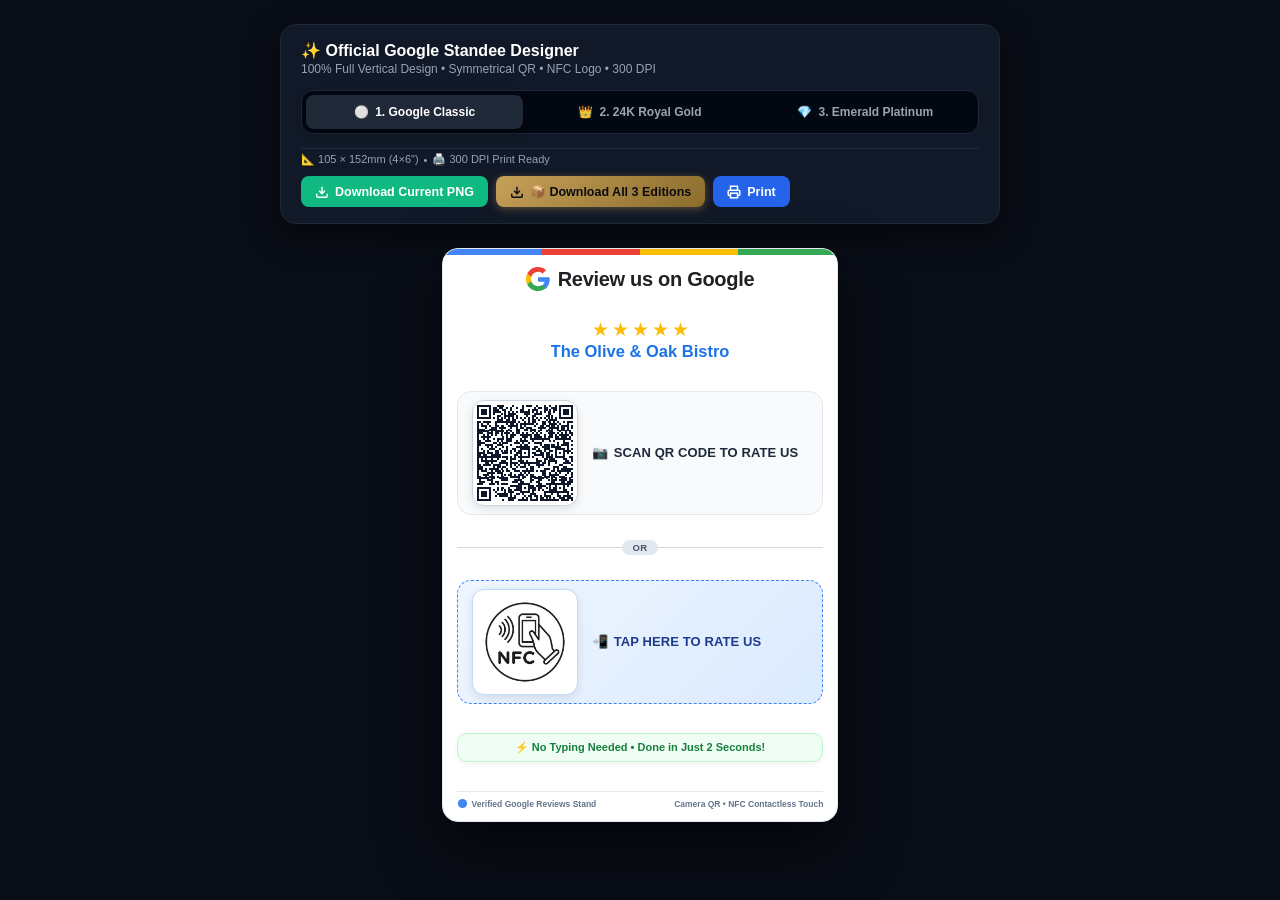
==== standee.html @ 701c5548 "Add files via upload" ====
<!DOCTYPE html>
<html lang="en">
<head>
  <meta charset="UTF-8" />
  <meta name="viewport" content="width=device-width, initial-scale=1.0" />
  <title>Google Reviews Official Standee (Symmetrical QR &amp; NFC • 3 Luxury Tiers)</title>
  <style>
    * {
      box-sizing: border-box;
      margin: 0;
      padding: 0;
      font-family: -apple-system, BlinkMacSystemFont, "Google Sans", "Segoe UI", Roboto, Helvetica, Arial, sans-serif;
    }

    body {
      background: #090d16;
      color: #f8fafc;
      display: flex;
      flex-direction: column;
      align-items: center;
      padding: 24px 12px 60px;
      min-height: 100vh;
    }

    /* Top Control Toolbar */
    .toolbar-wrapper {
      width: 100%;
      max-width: 720px;
      background: #111827;
      border: 1px solid #1f2937;
      padding: 16px 20px;
      border-radius: 16px;
      margin-bottom: 24px;
      box-shadow: 0 10px 30px rgba(0, 0, 0, 0.5);
      display: flex;
      flex-direction: column;
      gap: 14px;
    }

    .toolbar-header {
      display: flex;
      justify-content: space-between;
      align-items: center;
      flex-wrap: wrap;
      gap: 10px;
    }

    .toolbar-title h2 {
      font-size: 16px;
      font-weight: 800;
      color: #ffffff;
      display: flex;
      align-items: center;
      gap: 8px;
    }

    .toolbar-title p {
      font-size: 12px;
      color: #94a3b8;
      margin-top: 2px;
    }

    /* Theme Switcher Tabs */
    .theme-selector-tabs {
      display: grid;
      grid-template-columns: repeat(3, 1fr);
      gap: 8px;
      background: #030712;
      padding: 4px;
      border-radius: 12px;
      border: 1px solid #1f2937;
    }

    .tab-btn {
      background: transparent;
      border: none;
      color: #9ca3af;
      padding: 10px 12px;
      border-radius: 8px;
      font-size: 12px;
      font-weight: 700;
      cursor: pointer;
      display: flex;
      align-items: center;
      justify-content: center;
      gap: 6px;
      transition: all 0.2s;
    }

    .tab-btn:hover { color: #ffffff; }

    .tab-btn.active {
      background: #1f2937;
      color: #ffffff;
      box-shadow: 0 2px 8px rgba(0,0,0,0.4);
    }

    .tab-btn.active.gold-tab {
      background: linear-gradient(135deg, #c5a059, #8c6d2d);
      color: #0b0c10;
      border: 1px solid #f5d77f;
      font-weight: 800;
    }

    .tab-btn.active.plat-tab {
      background: linear-gradient(135deg, #065f46, #047857);
      color: #ecfdf5;
      border: 1px solid #34d399;
      font-weight: 800;
    }

    /* Actions Row */
    .toolbar-actions-row {
      display: flex;
      justify-content: space-between;
      align-items: center;
      flex-wrap: wrap;
      gap: 10px;
      padding-top: 4px;
      border-top: 1px solid #1f2937;
    }

    .badge-size-info {
      font-size: 11px;
      color: #94a3b8;
      display: flex;
      align-items: center;
      gap: 5px;
    }

    .action-btn-group {
      display: flex;
      gap: 8px;
      flex-wrap: wrap;
    }

    .btn-action {
      border: none;
      padding: 8px 14px;
      border-radius: 8px;
      font-size: 12.5px;
      font-weight: 700;
      cursor: pointer;
      display: inline-flex;
      align-items: center;
      gap: 6px;
      transition: transform 0.15s, background 0.15s;
    }

    .btn-action:active { transform: scale(0.97); }

    .btn-download-one {
      background: #10b981;
      color: #ffffff;
    }
    .btn-download-one:hover { background: #059669; }

    .btn-download-all {
      background: linear-gradient(135deg, #c5a059, #8c6d2d);
      color: #0b0c10;
      box-shadow: 0 2px 8px rgba(197, 160, 89, 0.4);
    }
    .btn-download-all:hover { filter: brightness(1.1); }

    .btn-print {
      background: #2563eb;
      color: #ffffff;
    }
    .btn-print:hover { background: #1d4ed8; }

    /* ==========================================================================
       ACTUAL PHYSICAL SIZE STANDEE CARD (Standard 4" x 6" / 105mm x 152mm)
       100% COMPLETE & FULL - EXACT SAME SIZE FOR QR AND NFC LOGO
       ========================================================================== */
    .standee-container {
      width: 105mm;
      height: 152mm;
      border-radius: 16px;
      box-shadow: 0 25px 60px rgba(0, 0, 0, 0.6);
      padding: 14px 14px 12px;
      display: flex;
      flex-direction: column;
      align-items: center;
      text-align: center;
      justify-content: space-between; /* 100% full vertical distribution */
      position: relative;
      overflow: hidden;
      margin: 0 auto;
      transition: all 0.25s ease;
    }

    /* Top Accent Stripe */
    .top-accent-stripe {
      position: absolute;
      top: 0;
      left: 0;
      right: 0;
      height: 6px;
      display: flex;
    }

    /* 1. Header: Google G & Headline */
    .standee-header {
      display: flex;
      align-items: center;
      justify-content: center;
      gap: 8px;
      margin-top: 4px;
      width: 100%;
    }

    .google-g-svg {
      width: 24px;
      height: 24px;
      flex-shrink: 0;
    }

    .header-headline {
      font-size: 20px;
      font-weight: 800;
      letter-spacing: -0.3px;
    }

    /* 2. Stars & Business Name */
    .biz-info-block {
      display: flex;
      flex-direction: column;
      align-items: center;
      width: 100%;
      margin: 0;
    }

    .stars-row {
      display: flex;
      align-items: center;
      justify-content: center;
      gap: 3px;
    }

    .star-icon {
      font-size: 19px;
      line-height: 1;
    }

    .biz-name-title {
      font-size: 16.5px;
      font-weight: 800;
      line-height: 1.25;
      margin-top: 2px;
      white-space: nowrap;
      overflow: hidden;
      text-overflow: ellipsis;
      max-width: 92mm;
    }

    /* 3. UPPER ZONE: PROMINENT ENLARGED QR CODE BOX */
    .qr-card-section {
      width: 100%;
      border-radius: 14px;
      padding: 8px 14px;
      display: flex;
      align-items: center;
      justify-content: flex-start; /* STRICT LEFT ALIGNMENT: Identical to NFC Box */
      gap: 14px;
      min-height: 122px;
    }

    /* ENLARGED IDENTICAL SIZE FOR QR CODE: 106px x 106px (EXACT SAME POSITION AS NFC) */
    .qr-frame {
      width: 106px;
      height: 106px;
      background: #ffffff;
      padding: 5px;
      border-radius: 12px;
      display: flex;
      align-items: center;
      justify-content: center;
      box-shadow: 0 3px 10px rgba(0,0,0,0.1);
      flex-shrink: 0;
    }

    #standeeQr canvas {
      display: block;
      width: 96px !important;
      height: 96px !important;
    }

    .qr-text-col {
      display: flex;
      flex-direction: column;
      align-items: flex-start;
      text-align: left;
      flex: 1;
      min-width: 0;
      justify-content: center;
    }

    .qr-badge-title {
      font-size: 13px;
      font-weight: 800;
      letter-spacing: 0.1px;
      line-height: 1.25;
      display: flex;
      align-items: center;
      gap: 6px;
      white-space: nowrap;
    }

    /* Divider Bar with "OR" */
    .divider-row {
      width: 100%;
      display: flex;
      align-items: center;
      justify-content: center;
      position: relative;
      margin: 2px 0;
    }

    .divider-line {
      width: 100%;
      height: 1.5px;
      background: currentColor;
      opacity: 0.18;
    }

    .or-bubble {
      position: absolute;
      font-size: 9.5px;
      font-weight: 800;
      padding: 2px 10px;
      border-radius: 10px;
      letter-spacing: 0.5px;
    }

    /* 4. LOWER ZONE: NFC CARD (ENLARGED EXACT SAME 106px x 106px SIZE & ALIGNMENT) */
    .nfc-card-section {
      width: 100%;
      border-radius: 14px;
      padding: 8px 14px;
      display: flex;
      align-items: center;
      justify-content: flex-start; /* STRICT LEFT ALIGNMENT: Identical to QR Box */
      gap: 14px;
      min-height: 122px;
    }

    /* ENLARGED IDENTICAL SIZE FOR NFC LOGO: 106px x 106px */
    .nfc-logo-badge {
      width: 106px;
      height: 106px;
      border-radius: 12px;
      background: #ffffff;
      padding: 6px;
      display: flex;
      align-items: center;
      justify-content: center;
      flex-shrink: 0;
      box-shadow: 0 3px 10px rgba(0,0,0,0.1);
      overflow: hidden;
    }

    .nfc-uploaded-logo {
      width: 100%;
      height: 100%;
      object-fit: contain;
      display: block;
    }

    .nfc-text-col {
      display: flex;
      flex-direction: column;
      align-items: flex-start;
      text-align: left;
      flex: 1;
      min-width: 0;
      justify-content: center;
    }

    .nfc-title {
      font-size: 13px;
      font-weight: 800;
      letter-spacing: 0.1px;
      line-height: 1.25;
      display: flex;
      align-items: center;
      gap: 6px;
      white-space: nowrap;
    }

    /* 5. Speed Callout: No Typing Needed */
    .speed-callout-pill {
      width: 100%;
      font-size: 11px;
      font-weight: 800;
      padding: 7px 12px;
      border-radius: 10px;
      display: flex;
      align-items: center;
      justify-content: center;
      gap: 6px;
      box-shadow: 0 2px 6px rgba(0,0,0,0.06);
    }

    /* 6. Footer Verification */
    .standee-footer {
      width: 100%;
      display: flex;
      align-items: center;
      justify-content: space-between;
      font-size: 8.5px;
      font-weight: 600;
      padding-top: 6px;
      border-top: 1px solid rgba(0,0,0,0.08);
    }

    .footer-left {
      display: flex;
      align-items: center;
      gap: 4px;
    }

    /* ==========================================================================
       EDITION 1: GOOGLE CLASSIC (OFFICIAL WHITE & BLUE)
       ========================================================================== */
    .theme-classic {
      background: #ffffff;
      color: #1f2937;
      border: 1px solid #e2e8f0;
    }
    .theme-classic .top-accent-stripe {
      background: linear-gradient(to right, #4285F4 25%, #EA4335 25% 50%, #FBBC05 50% 75%, #34A853 75%);
    }
    .theme-classic .header-headline { color: #202124; }
    .theme-classic .star-icon { color: #FBBC04; }
    .theme-classic .biz-name-title { color: #1a73e8; }
    .theme-classic .qr-card-section {
      background: #f8fafc;
      border: 1.5px solid #e2e8f0;
    }
    .theme-classic .qr-frame { border: 1.5px solid #cbd5e1; }
    .theme-classic .qr-badge-title { color: #1e293b; }
    .theme-classic .qr-badge-sub { color: #64748b; }
    .theme-classic .or-bubble { background: #e2e8f0; color: #475569; }
    .theme-classic .nfc-card-section {
      background: linear-gradient(135deg, #eff6ff 0%, #dbeafe 100%);
      border: 1.5px dashed #3b82f6;
    }
    .theme-classic .nfc-logo-badge { border: 1.5px solid #bfdbfe; }
    .theme-classic .nfc-title { color: #1e3a8a; }
    .theme-classic .speed-callout-pill {
      background: #f0fdf4;
      border: 1px solid #bbf7d0;
      color: #15803d;
    }
    .theme-classic .standee-footer { border-top-color: #e2e8f0; color: #64748b; }

    /* ==========================================================================
       EDITION 2: 24K ROYAL OBSIDIAN & CHAMPAGNE GOLD (ULTRA LUXURY VIP)
       Real Luxury: Deep Pitch Onyx Black + Double Gold Hairline Border + Foil Glow
       ========================================================================== */
    .theme-gold {
      background: radial-gradient(circle at 50% 20%, #14120e 0%, #080808 100%);
      color: #fbf0d9;
      border: 2px solid #c5a059;
      outline: 1px solid rgba(197, 160, 89, 0.4);
      outline-offset: -5px;
      box-shadow: 0 25px 60px rgba(0, 0, 0, 0.9), inset 0 0 40px rgba(197, 160, 89, 0.08);
    }
    .theme-gold .top-accent-stripe {
      background: linear-gradient(90deg, #8c6d2d, #f5d77f, #c5a059, #f5d77f, #8c6d2d);
      height: 5px;
    }
    .theme-gold .header-headline {
      color: #f5d77f;
      letter-spacing: 0.5px;
      text-shadow: 0 2px 10px rgba(245, 215, 127, 0.3);
    }
    .theme-gold .star-icon {
      color: #f5d77f;
      filter: drop-shadow(0 2px 6px rgba(245, 215, 127, 0.6));
    }
    .theme-gold .biz-name-title {
      color: #ffffff;
      font-weight: 700;
      letter-spacing: 0.5px;
    }
    .theme-gold .qr-card-section {
      background: linear-gradient(135deg, #16140f 0%, #0d0c09 100%);
      border: 1.5px solid #8c6d2d;
      box-shadow: 0 4px 15px rgba(0, 0, 0, 0.5);
    }
    .theme-gold .qr-frame {
      border: 2px solid #c5a059;
      box-shadow: 0 0 12px rgba(197, 160, 89, 0.3);
    }
    .theme-gold .qr-badge-title { color: #f5d77f; }
    .theme-gold .qr-badge-sub { color: #d4cfc5; }
    .theme-gold .or-bubble {
      background: #241f17;
      color: #f5d77f;
      border: 1px solid #8c6d2d;
    }
    .theme-gold .nfc-card-section {
      background: linear-gradient(135deg, #1b1710 0%, #110f0a 100%);
      border: 1.5px dashed #c5a059;
      box-shadow: 0 4px 15px rgba(0, 0, 0, 0.5);
    }
    .theme-gold .nfc-logo-badge {
      border: 2px solid #c5a059;
      box-shadow: 0 0 12px rgba(197, 160, 89, 0.3);
    }
    .theme-gold .nfc-title { color: #f5d77f; }
    .theme-gold .speed-callout-pill {
      background: linear-gradient(135deg, #261f14 0%, #1a150c 100%);
      border: 1px solid #8c6d2d;
      color: #f5d77f;
      box-shadow: 0 4px 12px rgba(0,0,0,0.4);
    }
    .theme-gold .standee-footer {
      border-top-color: rgba(197, 160, 89, 0.25);
      color: #a89f91;
    }

    /* ==========================================================================
       EDITION 3: EXECUTIVE EMERALD & PLATINUM CHROME (BOUTIQUE LUXURY)
       Real Luxury: Deep Midnight Emerald + Polished Silver Chrome + Glowing Accents
       ========================================================================== */
    .theme-platinum {
      background: linear-gradient(180deg, #041a14 0%, #020d0a 100%);
      color: #ecfdf5;
      border: 2px solid #34d399;
      outline: 1px solid rgba(52, 211, 153, 0.3);
      outline-offset: -5px;
      box-shadow: 0 25px 60px rgba(0, 0, 0, 0.9), inset 0 0 35px rgba(16, 185, 129, 0.1);
    }
    .theme-platinum .top-accent-stripe {
      background: linear-gradient(90deg, #059669, #34d399, #a7f3d0, #34d399, #059669);
      height: 5px;
    }
    .theme-platinum .header-headline {
      color: #ffffff;
      letter-spacing: 0.3px;
      text-shadow: 0 2px 10px rgba(52, 211, 153, 0.3);
    }
    .theme-platinum .star-icon {
      color: #34d399;
      filter: drop-shadow(0 2px 6px rgba(52, 211, 153, 0.6));
    }
    .theme-platinum .biz-name-title { color: #a7f3d0; font-weight: 700; }
    .theme-platinum .qr-card-section {
      background: linear-gradient(135deg, #06231b 0%, #03140f 100%);
      border: 1.5px solid #059669;
      box-shadow: 0 4px 15px rgba(0, 0, 0, 0.5);
    }
    .theme-platinum .qr-frame {
      border: 2px solid #34d399;
      box-shadow: 0 0 12px rgba(52, 211, 153, 0.35);
    }
    .theme-platinum .qr-badge-title { color: #a7f3d0; }
    .theme-platinum .qr-badge-sub { color: #cbd5e1; }
    .theme-platinum .or-bubble {
      background: #064e3b;
      color: #a7f3d0;
      border: 1px solid #059669;
    }
    .theme-platinum .nfc-card-section {
      background: linear-gradient(135deg, #072a20 0%, #041913 100%);
      border: 1.5px dashed #34d399;
      box-shadow: 0 4px 15px rgba(0, 0, 0, 0.5);
    }
    .theme-platinum .nfc-logo-badge {
      border: 2px solid #34d399;
      box-shadow: 0 0 12px rgba(52, 211, 153, 0.35);
    }
    .theme-platinum .nfc-title { color: #6ee7b7; }
    .theme-platinum .speed-callout-pill {
      background: linear-gradient(135deg, #064e3b 0%, #022c22 100%);
      border: 1px solid #059669;
      color: #a7f3d0;
      box-shadow: 0 4px 12px rgba(0,0,0,0.4);
    }
    .theme-platinum .standee-footer {
      border-top-color: rgba(52, 211, 153, 0.25);
      color: #94a3b8;
    }

    /* Print Specs: 100% scale A6 / 4" x 6" */
    @page {
      size: 105mm 152mm;
      margin: 0;
    }

    @media print {
      html, body {
        background: #ffffff !important;
        padding: 0 !important;
        margin: 0 !important;
      }
      .toolbar-wrapper {
        display: none !important;
      }
      .standee-container {
        border: none !important;
        box-shadow: none !important;
        margin: 0 !important;
        width: 105mm !important;
        height: 152mm !important;
        border-radius: 0 !important;
        page-break-after: avoid !important;
      }
    }
  </style>
</head>
<body>

  <!-- Top Controller Toolbar -->
  <header class="toolbar-wrapper">
    <div class="toolbar-header">
      <div class="toolbar-title">
        <h2>✨ Official Google Standee Designer</h2>
        <p>100% Full Vertical Design • Symmetrical QR &bull; NFC Logo • 300 DPI</p>
      </div>
    </div>

    <!-- 3 Tier Tabs -->
    <div class="theme-selector-tabs">
      <button class="tab-btn active" data-theme="classic">
        <span>⚪</span>
        <span>1. Google Classic</span>
      </button>
      <button class="tab-btn gold-tab" data-theme="gold">
        <span>👑</span>
        <span>2. 24K Royal Gold</span>
      </button>
      <button class="tab-btn plat-tab" data-theme="platinum">
        <span>💎</span>
        <span>3. Emerald Platinum</span>
      </button>
    </div>

    <!-- Actions Row -->
    <div class="toolbar-actions-row">
      <div class="badge-size-info">
        <span>📐 105 × 152mm (4×6")</span>
        <span>&bull;</span>
        <span>🖨️ 300 DPI Print Ready</span>
      </div>
      <div class="action-btn-group">
        <button class="btn-action btn-download-one" id="btnDownloadSingle">
          <svg width="14" height="14" viewBox="0 0 24 24" fill="none" stroke="currentColor" stroke-width="2.5"><path d="M21 15v4a2 2 0 0 1-2 2H5a2 2 0 0 1-2-2v-4"/><polyline points="7 10 12 15 17 10"/><line x1="12" y1="15" x2="12" y2="3"/></svg>
          <span>Download Current PNG</span>
        </button>
        <button class="btn-action btn-download-all" id="btnDownloadAll">
          <svg width="14" height="14" viewBox="0 0 24 24" fill="none" stroke="currentColor" stroke-width="2.5"><path d="M21 15v4a2 2 0 0 1-2 2H5a2 2 0 0 1-2-2v-4"/><polyline points="7 10 12 15 17 10"/><line x1="12" y1="15" x2="12" y2="3"/></svg>
          <span>📦 Download All 3 Editions</span>
        </button>
        <button class="btn-action btn-print" onclick="window.print()">
          <svg width="14" height="14" viewBox="0 0 24 24" fill="none" stroke="currentColor" stroke-width="2.5"><polyline points="6 9 6 2 18 2 18 9"/><path d="M6 18H4a2 2 0 0 1-2-2v-5a2 2 0 0 1 2-2h16a2 2 0 0 1 2 2v5a2 2 0 0 1-2 2h-2"/><rect x="6" y="14" width="12" height="8"/></svg>
          <span>Print</span>
        </button>
      </div>
    </div>
  </header>

  <!-- ACTUAL PHYSICAL SIZE STANDEE CARD (100% COMPLETE & FULL) -->
  <main class="standee-container theme-classic" id="standeeBox">

    <!-- Top Accent Stripe -->
    <div class="top-accent-stripe"></div>

    <!-- 1. Google Reviews Header -->
    <div class="standee-header">
      <svg class="google-g-svg" viewBox="0 0 24 24">
        <path fill="#4285F4" d="M23.745 12.27c0-.7-.06-1.4-.19-2.07H12v4.51h6.6c-.29 1.52-1.14 2.8-2.4 3.65v3.03h3.88c2.27-2.09 3.66-5.17 3.66-9.12z"/>
        <path fill="#34A853" d="M12 24c3.24 0 5.95-1.08 7.93-2.91l-3.88-3.03c-1.08.72-2.45 1.16-4.05 1.16-3.12 0-5.77-2.1-6.72-4.93H1.24v3.13C3.26 21.36 7.34 24 12 24z"/>
        <path fill="#FBBC05" d="M5.28 14.29c-.25-.72-.38-1.49-.38-2.29s.13-1.57.38-2.29V6.58H1.24C.45 8.14 0 9.97 0 12c0 2.03.45 3.86 1.24 5.42l4.04-3.13z"/>
        <path fill="#EA4335" d="M12 4.75c1.77 0 3.35.61 4.6 1.8l3.42-3.42C17.95 1.19 15.24 0 12 0 7.34 0 3.26 2.64 1.24 6.58l4.04 3.13c.95-2.83 3.6-4.96 6.72-4.96z"/>
      </svg>
      <h1 class="header-headline">Review us on Google</h1>
    </div>

    <!-- 2. Stars & Business Info -->
    <div class="biz-info-block">
      <div class="stars-row">
        <span class="star-icon">★</span>
        <span class="star-icon">★</span>
        <span class="star-icon">★</span>
        <span class="star-icon">★</span>
        <span class="star-icon">★</span>
      </div>
      <div class="biz-name-title" id="standeeBizName">The Olive &amp; Oak Bistro</div>
    </div>

    <!-- 3. UPPER ZONE: PROMINENT ENLARGED QR CODE BOX -->
    <div class="qr-card-section">
      <div class="qr-frame">
        <div id="standeeQr"></div>
      </div>
      <div class="qr-text-col">
        <div class="qr-badge-title">
          <span>📷</span>
          <span>SCAN QR CODE TO RATE US</span>
        </div>
      </div>
    </div>

    <!-- Center Divider: OR -->
    <div class="divider-row">
      <div class="divider-line"></div>
      <div class="or-bubble">OR</div>
    </div>

    <!-- 4. LOWER ZONE: NFC CARD (EXACT SAME POSITION & SIZE AS QR BOX) -->
    <div class="nfc-card-section">
      <div class="nfc-logo-badge">
        <img src="[data-uri]" alt="Official NFC Contactless Logo" class="nfc-uploaded-logo" id="nfcLogoImg" />
      </div>
      <div class="nfc-text-col">
        <div class="nfc-title">
          <span>📲</span>
          <span>TAP HERE TO RATE US</span>
        </div>
      </div>
    </div>

    <!-- 5. Speed Callout: No Typing Needed -->
    <div class="speed-callout-pill">
      <span>⚡ No Typing Needed &bull; Done in Just 2 Seconds!</span>
    </div>

    <!-- 6. Footer Verification -->
    <footer class="standee-footer">
      <div class="footer-left">
        <svg width="11" height="11" viewBox="0 0 24 24" fill="#4285F4"><circle cx="12" cy="12" r="10"/></svg>
        <span>Verified Google Reviews Stand</span>
      </div>
      <div>Camera QR &bull; NFC Contactless Touch</div>
    </footer>

  </main>

  <script>
/**
 * Standalone QR Code Generator in pure JavaScript (Zero External Dependencies)
 * Supports alphanumeric/byte encoding, error correction L/M/Q/H, and direct SVG / Canvas output.
 */
(function(root, factory) {
  if (typeof define === 'function' && define.amd) {
    define([], factory);
  } else if (typeof exports === 'object') {
    module.exports = factory();
  } else {
    root.QRCode = factory();
  }
}(typeof self !== 'undefined' ? self : this, function() {

  // Reed-Solomon & QR Math tables
  const QRMath = {
    glog: function(n) {
      if (n < 1) throw new Error("glog(" + n + ")");
      return QRMath.LOG_TABLE[n];
    },
    gexp: function(n) {
      while (n < 0) n += 255;
      while (n >= 256) n -= 255;
      return QRMath.EXP_TABLE[n];
    },
    EXP_TABLE: new Array(256),
    LOG_TABLE: new Array(256)
  };

  for (let i = 0; i < 8; i++) QRMath.EXP_TABLE[i] = 1 << i;
  for (let i = 8; i < 256; i++) QRMath.EXP_TABLE[i] = QRMath.EXP_TABLE[i - 4] ^ QRMath.EXP_TABLE[i - 5] ^ QRMath.EXP_TABLE[i - 6] ^ QRMath.EXP_TABLE[i - 8];
  for (let i = 0; i < 255; i++) QRMath.LOG_TABLE[QRMath.EXP_TABLE[i]] = i;

  function QRPolynomial(num, shift) {
    if (num.length == undefined) throw new Error(num.length + "/" + shift);
    let offset = 0;
    while (offset < num.length && num[offset] == 0) offset++;
    this.num = new Array(num.length - offset + shift);
    for (let i = 0; i < num.length - offset; i++) this.num[i] = num[i + offset];
  }

  QRPolynomial.prototype = {
    get: function(index) { return this.num[index]; },
    getLength: function() { return this.num.length; },
    multiply: function(e) {
      const num = new Array(this.getLength() + e.getLength() - 1);
      for (let i = 0; i < this.getLength(); i++) {
        for (let j = 0; j < e.getLength(); j++) {
          num[i + j] ^= QRMath.gexp(QRMath.glog(this.get(i)) + QRMath.glog(e.get(j)));
        }
      }
      return new QRPolynomial(num, 0);
    },
    mod: function(e) {
      if (this.getLength() - e.getLength() < 0) return this;
      const ratio = QRMath.glog(this.get(0)) - QRMath.glog(e.get(0));
      const num = new Array(this.getLength());
      for (let i = 0; i < this.getLength(); i++) num[i] = this.get(i);
      for (let i = 0; i < e.getLength(); i++) num[i] ^= QRMath.gexp(QRMath.glog(e.get(i)) + ratio);
      return new QRPolynomial(num, 0).mod(e);
    }
  };

  function QRRSBlock(totalCount, dataCount) {
    this.totalCount = totalCount;
    this.dataCount = dataCount;
  }

  QRRSBlock.RS_BLOCK_TABLE = [
    // 1-40 Versions with L, M, Q, H
    [1, 26, 19], [1, 26, 16], [1, 26, 13], [1, 26, 9],
    [1, 44, 34], [1, 44, 28], [1, 44, 22], [1, 44, 16],
    [1, 70, 55], [1, 70, 44], [2, 35, 17], [2, 35, 13],
    [1, 100, 80], [2, 50, 32], [2, 50, 24], [4, 25, 9],
    [1, 134, 108], [2, 67, 43], [2, 33, 15, 2, 34, 16], [2, 33, 11, 2, 34, 12],
    [2, 86, 68], [4, 43, 27], [4, 43, 19], [4, 43, 15],
    [2, 98, 78], [4, 49, 31], [2, 32, 14, 4, 33, 15], [4, 39, 13, 1, 40, 14],
    [2, 121, 97], [2, 60, 38, 2, 61, 39], [4, 40, 18, 2, 41, 19], [4, 40, 14, 2, 41, 15],
    [2, 146, 116], [3, 58, 36, 2, 59, 37], [4, 36, 16, 4, 37, 17], [4, 36, 12, 4, 37, 13],
    [2, 86, 68, 2, 87, 69], [4, 69, 43, 1, 70, 44], [6, 43, 19, 2, 44, 20], [6, 43, 15, 2, 44, 16]
  ];

  QRRSBlock.getRSBlocks = function(typeNumber, errorCorrectLevel) {
    const rsBlock = QRRSBlock.getRsBlockTable(typeNumber, errorCorrectLevel);
    if (rsBlock == undefined) throw new Error("bad rs block @ typeNumber:" + typeNumber);
    const length = rsBlock.length / 3;
    const list = [];
    for (let i = 0; i < length; i++) {
      const count = rsBlock[i * 3 + 0];
      const totalCount = rsBlock[i * 3 + 1];
      const dataCount = rsBlock[i * 3 + 2];
      for (let j = 0; j < count; j++) list.push(new QRRSBlock(totalCount, dataCount));
    }
    return list;
  };

  QRRSBlock.getRsBlockTable = function(typeNumber, errorCorrectLevel) {
    switch (errorCorrectLevel) {
      case 1: return QRRSBlock.RS_BLOCK_TABLE[(typeNumber - 1) * 4 + 0];
      case 0: return QRRSBlock.RS_BLOCK_TABLE[(typeNumber - 1) * 4 + 1];
      case 3: return QRRSBlock.RS_BLOCK_TABLE[(typeNumber - 1) * 4 + 2];
      case 2: return QRRSBlock.RS_BLOCK_TABLE[(typeNumber - 1) * 4 + 3];
      default: return undefined;
    }
  };

  function QRBitBuffer() {
    this.buffer = [];
    this.length = 0;
  }

  QRBitBuffer.prototype = {
    get: function(index) {
      const bufIndex = Math.floor(index / 8);
      return ((this.buffer[bufIndex] >>> (7 - index % 8)) & 1) == 1;
    },
    put: function(num, length) {
      for (let i = 0; i < length; i++) this.putBit(((num >>> (length - i - 1)) & 1) == 1);
    },
    putBit: function(bit) {
      const bufIndex = Math.floor(this.length / 8);
      if (this.buffer.length <= bufIndex) this.buffer.push(0);
      if (bit) this.buffer[bufIndex] |= (0x80 >>> (this.length % 8));
      this.length++;
    }
  };

  function QRCodeModel(typeNumber, errorCorrectLevel) {
    this.typeNumber = typeNumber;
    this.errorCorrectLevel = errorCorrectLevel;
    this.modules = null;
    this.moduleCount = 0;
    this.dataCache = null;
    this.dataList = [];
  }

  QRCodeModel.prototype = {
    addData: function(data) {
      this.dataList.push(data);
      this.dataCache = null;
    },
    isDark: function(row, col) {
      if (row < 0 || this.moduleCount <= row || col < 0 || this.moduleCount <= col) {
        throw new Error(row + "," + col);
      }
      return this.modules[row][col];
    },
    getModuleCount: function() { return this.moduleCount; },
    make: function() {
      if (this.typeNumber < 1) {
        let typeNumber = 1;
        for (typeNumber = 1; typeNumber < 40; typeNumber++) {
          const rsBlocks = QRRSBlock.getRSBlocks(typeNumber, this.errorCorrectLevel);
          const buffer = new QRBitBuffer();
          let totalDataCount = 0;
          for (let i = 0; i < rsBlocks.length; i++) totalDataCount += rsBlocks[i].dataCount;
          for (let i = 0; i < this.dataList.length; i++) {
            const data = this.dataList[i];
            buffer.put(4, 4); // 8-bit byte mode
            buffer.put(data.length, typeNumber < 10 ? 8 : 16);
            for (let j = 0; j < data.length; j++) buffer.put(data.charCodeAt(j), 8);
          }
          if (buffer.length <= totalDataCount * 8) break;
        }
        this.typeNumber = typeNumber;
      }
      this.makeImpl(false, this.getBestMaskPattern());
    },
    makeImpl: function(test, maskPattern) {
      this.moduleCount = this.typeNumber * 4 + 17;
      this.modules = new Array(this.moduleCount);
      for (let row = 0; row < this.moduleCount; row++) {
        this.modules[row] = new Array(this.moduleCount);
        for (let col = 0; col < this.moduleCount; col++) this.modules[row][col] = null;
      }
      this.setupPositionProbePattern(0, 0);
      this.setupPositionProbePattern(this.moduleCount - 7, 0);
      this.setupPositionProbePattern(0, this.moduleCount - 7);
      this.setupTimingPattern();
      this.setupPositionAdjustPattern();
      if (this.typeNumber >= 7) this.setupTypeNumber(test);
      if (this.dataCache == null) this.dataCache = QRCodeModel.createData(this.typeNumber, this.errorCorrectLevel, this.dataList);
      this.mapData(this.dataCache, maskPattern);
    },
    setupPositionProbePattern: function(row, col) {
      for (let r = -1; r <= 7; r++) {
        if (row + r <= -1 || this.moduleCount <= row + r) continue;
        for (let c = -1; c <= 7; c++) {
          if (col + c <= -1 || this.moduleCount <= col + c) continue;
          if ((0 <= r && r <= 6 && (c == 0 || c == 6)) || (0 <= c && c <= 6 && (r == 0 || r == 6)) || (2 <= r && r <= 4 && 2 <= c && c <= 4)) {
            this.modules[row + r][col + c] = true;
          } else {
            this.modules[row + r][col + c] = false;
          }
        }
      }
    },
    getBestMaskPattern: function() {
      let minLostPoint = 0;
      let pattern = 0;
      for (let i = 0; i < 8; i++) {
        this.makeImpl(true, i);
        const lostPoint = QRUtil.getLostPoint(this);
        if (i == 0 || minLostPoint > lostPoint) {
          minLostPoint = lostPoint;
          pattern = i;
        }
      }
      return pattern;
    },
    setupTimingPattern: function() {
      for (let r = 8; r < this.moduleCount - 8; r++) {
        if (this.modules[r][6] != null) continue;
        this.modules[r][6] = (r % 2 == 0);
      }
      for (let c = 8; c < this.moduleCount - 8; c++) {
        if (this.modules[6][c] != null) continue;
        this.modules[6][c] = (c % 2 == 0);
      }
    },
    setupPositionAdjustPattern: function() {
      const pos = QRUtil.getPatternPosition(this.typeNumber);
      for (let i = 0; i < pos.length; i++) {
        for (let j = 0; j < pos.length; j++) {
          const row = pos[i];
          const col = pos[j];
          if (this.modules[row][col] != null) continue;
          for (let r = -2; r <= 2; r++) {
            for (let c = -2; c <= 2; c++) {
              if (r == -2 || r == 2 || c == -2 || c == 2 || (r == 0 && c == 0)) {
                this.modules[row + r][col + c] = true;
              } else {
                this.modules[row + r][col + c] = false;
              }
            }
          }
        }
      }
    },
    setupTypeNumber: function(test) {
      const bits = QRUtil.getBCHTypeNumber(this.typeNumber);
      for (let i = 0; i < 18; i++) {
        const mod = (!test && ((bits >> i) & 1) == 1);
        this.modules[Math.floor(i / 3)][i % 3 + this.moduleCount - 8 - 3] = mod;
        this.modules[i % 3 + this.moduleCount - 8 - 3][Math.floor(i / 3)] = mod;
      }
    },
    mapData: function(data, maskPattern) {
      let inc = -1;
      let row = this.moduleCount - 1;
      let bitIndex = 7;
      let byteIndex = 0;
      for (let col = this.moduleCount - 1; col > 0; col -= 2) {
        if (col == 6) col--;
        while (true) {
          for (let c = 0; c < 2; c++) {
            if (this.modules[row][col - c] == null) {
              let dark = false;
              if (byteIndex < data.length) dark = (((data[byteIndex] >>> bitIndex) & 1) == 1);
              const mask = QRUtil.getMask(maskPattern, row, col - c);
              if (mask) dark = !dark;
              this.modules[row][col - c] = dark;
              bitIndex--;
              if (bitIndex == -1) {
                byteIndex++;
                bitIndex = 7;
              }
            }
          }
          row += inc;
          if (row < 0 || this.moduleCount <= row) {
            row -= inc;
            inc = -inc;
            break;
          }
        }
      }
    }
  };

  QRCodeModel.createData = function(typeNumber, errorCorrectLevel, dataList) {
    const rsBlocks = QRRSBlock.getRSBlocks(typeNumber, errorCorrectLevel);
    const buffer = new QRBitBuffer();
    for (let i = 0; i < dataList.length; i++) {
      const data = dataList[i];
      buffer.put(4, 4); // byte mode
      buffer.put(data.length, typeNumber < 10 ? 8 : 16);
      for (let j = 0; j < data.length; j++) buffer.put(data.charCodeAt(j), 8);
    }
    let totalDataCount = 0;
    for (let i = 0; i < rsBlocks.length; i++) totalDataCount += rsBlocks[i].dataCount;
    if (buffer.length + 4 <= totalDataCount * 8) buffer.put(0, 4);
    while (buffer.length % 8 != 0) buffer.putBit(false);
    while (true) {
      if (buffer.length >= totalDataCount * 8) break;
      buffer.put(0xEC, 8);
      if (buffer.length >= totalDataCount * 8) break;
      buffer.put(0x11, 8);
    }
    return QRCodeModel.createBytes(buffer, rsBlocks);
  };

  QRCodeModel.createBytes = function(buffer, rsBlocks) {
    let offset = 0;
    let maxDcCount = 0;
    let maxEcCount = 0;
    const dcdata = new Array(rsBlocks.length);
    const ecdata = new Array(rsBlocks.length);
    for (let r = 0; r < rsBlocks.length; r++) {
      const dcCount = rsBlocks[r].dataCount;
      const ecCount = rsBlocks[r].totalCount - dcCount;
      maxDcCount = Math.max(maxDcCount, dcCount);
      maxEcCount = Math.max(maxEcCount, ecCount);
      dcdata[r] = new Array(dcCount);
      for (let i = 0; i < dcdata[r].length; i++) dcdata[r][i] = 0xff & buffer.buffer[i + offset];
      offset += dcCount;
      const rsPoly = QRUtil.getErrorCorrectPolynomial(ecCount);
      const rawPoly = new QRPolynomial(dcdata[r], rsPoly.getLength() - 1);
      const modPoly = rawPoly.mod(rsPoly);
      ecdata[r] = new Array(rsPoly.getLength() - 1);
      for (let i = 0; i < ecdata[r].length; i++) {
        const modIndex = i + modPoly.getLength() - ecdata[r].length;
        ecdata[r][i] = (modIndex >= 0) ? modPoly.get(modIndex) : 0;
      }
    }
    let totalCodeCount = 0;
    for (let i = 0; i < rsBlocks.length; i++) totalCodeCount += rsBlocks[i].totalCount;
    const data = new Array(totalCodeCount);
    let index = 0;
    for (let i = 0; i < maxDcCount; i++) {
      for (let r = 0; r < rsBlocks.length; r++) {
        if (i < dcdata[r].length) data[index++] = dcdata[r][i];
      }
    }
    for (let i = 0; i < maxEcCount; i++) {
      for (let r = 0; r < rsBlocks.length; r++) {
        if (i < ecdata[r].length) data[index++] = ecdata[r][i];
      }
    }
    return data;
  };

  const QRUtil = {
    PATTERN_POSITION_TABLE: [
      [], [6, 18], [6, 22], [6, 26], [6, 30], [6, 34], [6, 22, 38], [6, 24, 42], [6, 26, 46], [6, 28, 50], [6, 30, 54]
    ],
    getPatternPosition: function(typeNumber) { return QRUtil.PATTERN_POSITION_TABLE[typeNumber - 1] || []; },
    getMask: function(maskPattern, i, j) {
      switch (maskPattern) {
        case 0: return (i + j) % 2 == 0;
        case 1: return i % 2 == 0;
        case 2: return j % 3 == 0;
        case 3: return (i + j) % 3 == 0;
        case 4: return (Math.floor(i / 2) + Math.floor(j / 3)) % 2 == 0;
        case 5: return (i * j) % 2 + (i * j) % 3 == 0;
        case 6: return ((i * j) % 2 + (i * j) % 3) % 2 == 0;
        case 7: return ((i * j) % 3 + (i + j) % 2) % 2 == 0;
        default: throw new Error("bad maskPattern:" + maskPattern);
      }
    },
    getErrorCorrectPolynomial: function(errorCorrectLength) {
      let a = new QRPolynomial([1], 0);
      for (let i = 0; i < errorCorrectLength; i++) a = a.multiply(new QRPolynomial([1, QRMath.gexp(i)], 0));
      return a;
    },
    getBCHTypeNumber: function(data) {
      let d = data << 12;
      while (QRUtil.getBCHDigit(d) - QRUtil.getBCHDigit(7973) >= 0) {
        d ^= (7973 << (QRUtil.getBCHDigit(d) - QRUtil.getBCHDigit(7973)));
      }
      return (data << 12) | d;
    },
    getBCHDigit: function(data) {
      let digit = 0;
      while (data != 0) { digit++; data >>>= 1; }
      return digit;
    },
    getLostPoint: function(qrCode) {
      const moduleCount = qrCode.getModuleCount();
      let lostPoint = 0;
      for (let row = 0; row < moduleCount; row++) {
        for (let col = 0; col < moduleCount; col++) {
          let sameCount = 0;
          const dark = qrCode.isDark(row, col);
          for (let r = -1; r <= 1; r++) {
            if (row + r < 0 || moduleCount <= row + r) continue;
            for (let c = -1; c <= 1; c++) {
              if (col + c < 0 || moduleCount <= col + c) continue;
              if (r == 0 && c == 0) continue;
              if (dark == qrCode.isDark(row + r, col + c)) sameCount++;
            }
          }
          if (sameCount > 5) lostPoint += (3 + sameCount - 5);
        }
      }
      return lostPoint;
    }
  };

  /**
   * Main QRCode class for DOM / Canvas / SVG rendering
   */
  function QRCode(target, options) {
    if (typeof options === "string") {
      options = { text: options };
    }
    this.options = Object.assign({
      width: 256,
      height: 256,
      typeNumber: 4,
      colorDark: "#000000",
      colorLight: "#ffffff",
      correctLevel: 0 // M
    }, options);

    this.target = typeof target === "string" ? document.getElementById(target) : target;
    if (this.options.text) {
      this.makeCode(this.options.text);
    }
  }

  QRCode.prototype.makeCode = function(text) {
    const qr = new QRCodeModel(0, this.options.correctLevel);
    qr.addData(text);
    qr.make();
    this.render(qr);
  };

  QRCode.prototype.render = function(qr) {
    if (!this.target) return;
    this.target.innerHTML = '';
    const moduleCount = qr.getModuleCount();
    const size = this.options.width;
    const cellSize = size / moduleCount;

    // Create Canvas
    const canvas = document.createElement('canvas');
    canvas.width = size;
    canvas.height = size;
    const ctx = canvas.getContext('2d');
    ctx.fillStyle = this.options.colorLight;
    ctx.fillRect(0, 0, size, size);
    ctx.fillStyle = this.options.colorDark;

    for (let row = 0; row < moduleCount; row++) {
      for (let col = 0; col < moduleCount; col++) {
        if (qr.isDark(row, col)) {
          ctx.fillRect(Math.round(col * cellSize), Math.round(row * cellSize), Math.ceil(cellSize), Math.ceil(cellSize));
        }
      }
    }
    this.target.appendChild(canvas);
    this.canvas = canvas;
    this.qrModel = qr;
  };

  QRCode.prototype.getSvgString = function() {
    if (!this.qrModel) return '';
    const qr = this.qrModel;
    const moduleCount = qr.getModuleCount();
    const size = this.options.width;
    const cellSize = (size / moduleCount).toFixed(3);

    let rects = '';
    for (let row = 0; row < moduleCount; row++) {
      for (let col = 0; col < moduleCount; col++) {
        if (qr.isDark(row, col)) {
          rects += `<rect x="${(col * cellSize)}" y="${(row * cellSize)}" width="${cellSize}" height="${cellSize}" fill="${this.options.colorDark}" />`;
        }
      }
    }

    return `<svg xmlns="http://www.w3.org/2000/svg" viewBox="0 0 ${size} ${size}" width="${size}" height="${size}">
      <rect width="100%" height="100%" fill="${this.options.colorLight}"/>
      ${rects}
    </svg>`;
  };

  return QRCode;
}));

</script>
  <script>
    (function() {
      // Read params
      const params = new URLSearchParams(window.location.search);
      const name = params.get('name') || 'The Olive & Oak Bistro';
      const category = params.get('category') || 'restaurant';
      const color = params.get('color') || '#1a73e8';
      const biz = params.get('biz') || 'demo-restaurant';

      document.getElementById('standeeBizName').textContent = name;

      // Target URL
      const baseUrl = window.location.href.substring(0, window.location.href.lastIndexOf('/')) + '/index.html';
      const targetUrl = `${baseUrl}?biz=${encodeURIComponent(biz)}&name=${encodeURIComponent(name)}&category=${encodeURIComponent(category)}&color=${encodeURIComponent(color)}`;

      // Render High-Density QR
      const qrContainer = document.getElementById('standeeQr');
      const qr = new QRCode(qrContainer, {
        text: targetUrl,
        width: 96,
        height: 96,
        colorDark: "#0f172a",
        colorLight: "#ffffff"
      });

      // Preload user's NFC logo for 300 DPI Canvas downloads
      const nfcImg = new Image();
      nfcImg.src = "[data-uri]";

      // Themes State
      const standeeBox = document.getElementById('standeeBox');
      const tabs = document.querySelectorAll('.tab-btn');
      let currentTheme = 'classic';

      tabs.forEach(tab => {
        tab.addEventListener('click', () => {
          tabs.forEach(t => t.classList.remove('active'));
          tab.classList.add('active');
          const theme = tab.getAttribute('data-theme');
          currentTheme = theme;
          standeeBox.className = `standee-container theme-${theme}`;
        });
      });

      // High-Resolution 300 DPI Canvas Generator (1240 x 1795 px)
      // Symmetrical Enlarged 430px x 430px boxes for BOTH QR and NFC Logo
      function generateCanvasForTheme(theme) {
        const canvas = document.createElement('canvas');
        canvas.width = 1240;
        canvas.height = 1795;
        const ctx = canvas.getContext('2d');

        let bgFill, textMain, textSub, primaryCol, starCol, cardBg, cardBorder, nfcCardBg, nfcCardBorder, nfcTitleCol, pillBg, pillBorder, pillText, stripeColors;

        if (theme === 'gold') {
          // 24K Royal Obsidian & Champagne Gold
          bgFill = '#080808';
          textMain = '#f5d77f';
          textSub = '#d4cfc5';
          primaryCol = '#ffffff';
          starCol = '#f5d77f';
          cardBg = '#14120d';
          cardBorder = '#8c6d2d';
          nfcCardBg = '#16140e';
          nfcCardBorder = '#c5a059';
          nfcTitleCol = '#f5d77f';
          pillBg = '#221a0f';
          pillBorder = '#8c6d2d';
          pillText = '#f5d77f';
          stripeColors = ['#8c6d2d', '#f5d77f', '#c5a059', '#8c6d2d'];
        } else if (theme === 'platinum') {
          // Executive Emerald & Platinum Chrome
          bgFill = '#03110d';
          textMain = '#ffffff';
          textSub = '#cbd5e1';
          primaryCol = '#a7f3d0';
          starCol = '#34d399';
          cardBg = '#052018';
          cardBorder = '#059669';
          nfcCardBg = '#07271e';
          nfcCardBorder = '#34d399';
          nfcTitleCol = '#6ee7b7';
          pillBg = '#064e3b';
          pillBorder = '#059669';
          pillText = '#a7f3d0';
          stripeColors = ['#059669', '#34d399', '#a7f3d0', '#059669'];
        } else {
          // Google Classic Official White
          bgFill = '#ffffff';
          textMain = '#202124';
          textSub = '#5f6368';
          primaryCol = '#1a73e8';
          starCol = '#fbbc04';
          cardBg = '#f8fafc';
          cardBorder = '#e2e8f0';
          nfcCardBg = '#eff6ff';
          nfcCardBorder = '#3b82f6';
          nfcTitleCol = '#1e3a8a';
          pillBg = '#f0fdf4';
          pillBorder = '#bbf7d0';
          pillText = '#15803d';
          stripeColors = ['#4285F4', '#EA4335', '#FBBC05', '#34A853'];
        }

        // 1. Background
        ctx.fillStyle = bgFill;
        ctx.fillRect(0, 0, 1240, 1795);

        // Luxury Dual Hairline Gold/Platinum Border
        if (theme === 'gold') {
          ctx.strokeStyle = '#c5a059';
          ctx.lineWidth = 6;
          roundRect(ctx, 16, 16, 1208, 1763, 28);
          ctx.stroke();

          ctx.strokeStyle = 'rgba(197, 160, 89, 0.4)';
          ctx.lineWidth = 2;
          roundRect(ctx, 28, 28, 1184, 1739, 22);
          ctx.stroke();
        } else if (theme === 'platinum') {
          ctx.strokeStyle = '#34d399';
          ctx.lineWidth = 6;
          roundRect(ctx, 16, 16, 1208, 1763, 28);
          ctx.stroke();

          ctx.strokeStyle = 'rgba(52, 211, 153, 0.4)';
          ctx.lineWidth = 2;
          roundRect(ctx, 28, 28, 1184, 1739, 22);
          ctx.stroke();
        }

        // 2. Top Accent Stripe
        const stripeH = 34;
        const stripeW = 1240 / 4;
        for (let i = 0; i < 4; i++) {
          ctx.fillStyle = stripeColors[i];
          ctx.fillRect(i * stripeW, 0, stripeW, stripeH);
        }

        // 3. Header: "Review us on Google"
        ctx.fillStyle = textMain;
        ctx.font = 'bold 82px -apple-system, BlinkMacSystemFont, "Segoe UI", Roboto, sans-serif';
        ctx.textAlign = 'center';
        ctx.fillText('Review us on Google', 620, 155);

        // 4. Stars
        ctx.fillStyle = starCol;
        ctx.font = 'bold 74px sans-serif';
        ctx.fillText('★ ★ ★ ★ ★', 620, 248);

        // 5. Business Name
        ctx.fillStyle = primaryCol;
        ctx.font = 'bold 64px -apple-system, BlinkMacSystemFont, sans-serif';
        ctx.fillText(name, 620, 340);

        // =========================================================================
        // 6. UPPER ZONE: PROMINENT ENLARGED QR CODE BOX
        // =========================================================================
        ctx.fillStyle = cardBg;
        ctx.strokeStyle = cardBorder;
        ctx.lineWidth = 4;
        roundRect(ctx, 65, 380, 1110, 510, 36);
        ctx.fill();
        ctx.stroke();

        // Exact square frame for QR code: 430 x 430 px
        ctx.fillStyle = '#ffffff';
        ctx.strokeStyle = cardBorder;
        ctx.lineWidth = 3;
        roundRect(ctx, 105, 420, 430, 430, 26);
        ctx.fill();
        ctx.stroke();

        const qrCanvas = qrContainer.querySelector('canvas');
        if (qrCanvas) {
          ctx.drawImage(qrCanvas, 125, 440, 390, 390);
        }

        // QR Text Side: SAME SINGLE LINE, SAME TEXT & SIZE
        ctx.textAlign = 'left';
        ctx.fillStyle = textMain;
        ctx.font = 'bold 38px -apple-system, BlinkMacSystemFont, sans-serif';
        ctx.fillText('📷 SCAN QR CODE TO RATE US', 570, 645);

        // =========================================================================
        // 7. OR DIVIDER BAR
        // =========================================================================
        ctx.strokeStyle = textSub;
        ctx.globalAlpha = 0.25;
        ctx.lineWidth = 3;
        ctx.beginPath();
        ctx.moveTo(65, 945);
        ctx.lineTo(1175, 945);
        ctx.stroke();
        ctx.globalAlpha = 1.0;

        ctx.fillStyle = cardBg;
        roundRect(ctx, 550, 905, 140, 80, 20);
        ctx.fill();
        ctx.fillStyle = textSub;
        ctx.font = 'bold 38px -apple-system, BlinkMacSystemFont, sans-serif';
        ctx.textAlign = 'center';
        ctx.fillText('OR', 620, 957);

        // =========================================================================
        // 8. LOWER ZONE: NFC CARD (IDENTICAL 430 x 430 px SIZE AS QR CODE)
        // =========================================================================
        ctx.fillStyle = nfcCardBg;
        ctx.strokeStyle = nfcCardBorder;
        ctx.lineWidth = 6;
        ctx.setLineDash([16, 12]);
        roundRect(ctx, 65, 1000, 1110, 510, 36);
        ctx.fill();
        ctx.stroke();
        ctx.setLineDash([]);

        // Exact square frame for NFC logo: 430 x 430 px (Matching QR Code!)
        ctx.fillStyle = '#ffffff';
        ctx.strokeStyle = cardBorder;
        ctx.lineWidth = 3;
        roundRect(ctx, 105, 1040, 430, 430, 26);
        ctx.fill();
        ctx.stroke();

        // Draw User's exact NFC logo
        if (nfcImg.complete) {
          ctx.drawImage(nfcImg, 125, 1060, 390, 390);
        }

        // NFC Text Side: SAME SINGLE LINE, SAME TEXT & SIZE
        ctx.textAlign = 'left';
        ctx.fillStyle = nfcTitleCol;
        ctx.font = 'bold 38px -apple-system, BlinkMacSystemFont, sans-serif';
        ctx.fillText('📲 TAP HERE TO RATE US', 570, 1265);

        // =========================================================================
        // 9. HIGH-IMPACT SPEED CALLOUT
        // =========================================================================
        ctx.fillStyle = pillBg;
        ctx.strokeStyle = pillBorder;
        ctx.lineWidth = 3;
        roundRect(ctx, 65, 1550, 1110, 130, 36);
        ctx.fill();
        ctx.stroke();

        ctx.fillStyle = pillText;
        ctx.textAlign = 'center';
        ctx.font = 'bold 44px -apple-system, BlinkMacSystemFont, sans-serif';
        ctx.fillText('⚡ No Typing Needed • Done in Just 2 Seconds!', 620, 1632);

        // =========================================================================
        // 10. FOOTER ATTRIBUTION
        // =========================================================================
        ctx.fillStyle = textSub;
        ctx.font = 'bold 32px -apple-system, BlinkMacSystemFont, sans-serif';
        ctx.textAlign = 'left';
        ctx.fillText('Verified Google Reviews Stand', 80, 1740);
        ctx.textAlign = 'right';
        ctx.fillText('Camera QR • NFC Contactless Touch', 1160, 1740);

        return canvas;
      }

      function triggerDownload(canvas, filename) {
        const a = document.createElement('a');
        a.download = filename;
        a.href = canvas.toDataURL('image/png');
        a.click();
      }

      function roundRect(ctx, x, y, width, height, radius) {
        ctx.beginPath();
        ctx.moveTo(x + radius, y);
        ctx.lineTo(x + width - radius, y);
        ctx.quadraticCurveTo(x + width, y, x + width, y + radius);
        ctx.lineTo(x + width, y + height - radius);
        ctx.quadraticCurveTo(x + width, y + height, x + width - radius, y + height);
        ctx.lineTo(x + radius, y + height);
        ctx.quadraticCurveTo(x, y + height, x, y + height - radius);
        ctx.lineTo(x, y + radius);
        ctx.quadraticCurveTo(x, y, x + radius, y);
        ctx.closePath();
      }

      // Download Active Single Standee
      document.getElementById('btnDownloadSingle').addEventListener('click', () => {
        const canvas = generateCanvasForTheme(currentTheme);
        const slug = name.toLowerCase().replace(/[^a-z0-9]+/g, '-');
        triggerDownload(canvas, `Standee_${currentTheme.toUpperCase()}_${slug}_4x6.png`);
      });

      // Download All 3 Editions (1-Click Package)
      document.getElementById('btnDownloadAll').addEventListener('click', () => {
        const slug = name.toLowerCase().replace(/[^a-z0-9]+/g, '-');
        const themes = ['classic', 'gold', 'platinum'];
        themes.forEach((t, index) => {
          setTimeout(() => {
            const canvas = generateCanvasForTheme(t);
            triggerDownload(canvas, `Standee_${(index + 1)}_${t.toUpperCase()}_${slug}_4x6.png`);
          }, index * 400);
        });
      });

    })();
  </script>
</body>
</html>
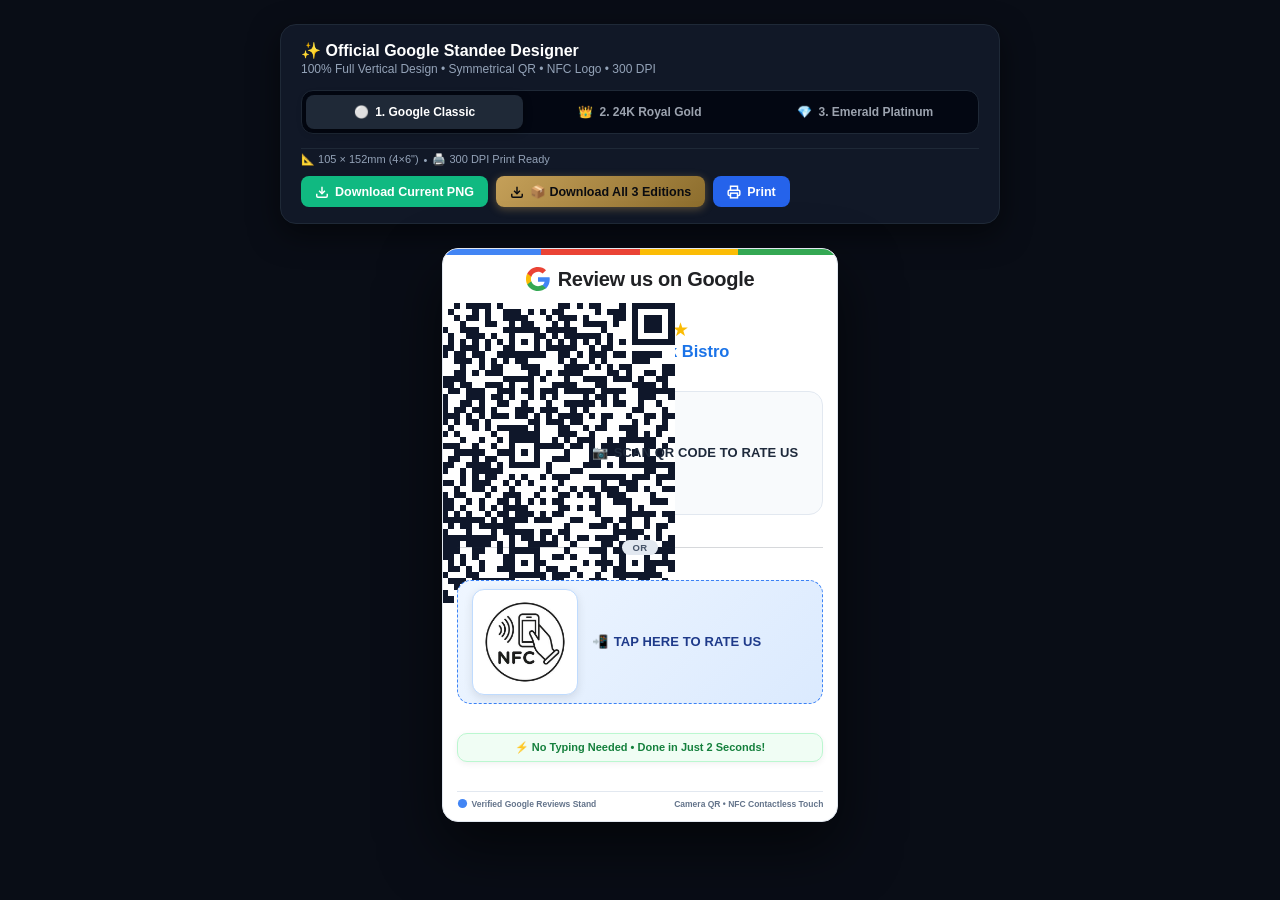
==== commit f4c02884: "Add files via upload" ====
--- a/standee.html
+++ b/standee.html
@@ -740,487 +740,7 @@
   </main>
 
   <script>
-/**
- * Standalone QR Code Generator in pure JavaScript (Zero External Dependencies)
- * Supports alphanumeric/byte encoding, error correction L/M/Q/H, and direct SVG / Canvas output.
- */
-(function(root, factory) {
-  if (typeof define === 'function' && define.amd) {
-    define([], factory);
-  } else if (typeof exports === 'object') {
-    module.exports = factory();
-  } else {
-    root.QRCode = factory();
-  }
-}(typeof self !== 'undefined' ? self : this, function() {
-
-  // Reed-Solomon & QR Math tables
-  const QRMath = {
-    glog: function(n) {
-      if (n < 1) throw new Error("glog(" + n + ")");
-      return QRMath.LOG_TABLE[n];
-    },
-    gexp: function(n) {
-      while (n < 0) n += 255;
-      while (n >= 256) n -= 255;
-      return QRMath.EXP_TABLE[n];
-    },
-    EXP_TABLE: new Array(256),
-    LOG_TABLE: new Array(256)
-  };
-
-  for (let i = 0; i < 8; i++) QRMath.EXP_TABLE[i] = 1 << i;
-  for (let i = 8; i < 256; i++) QRMath.EXP_TABLE[i] = QRMath.EXP_TABLE[i - 4] ^ QRMath.EXP_TABLE[i - 5] ^ QRMath.EXP_TABLE[i - 6] ^ QRMath.EXP_TABLE[i - 8];
-  for (let i = 0; i < 255; i++) QRMath.LOG_TABLE[QRMath.EXP_TABLE[i]] = i;
-
-  function QRPolynomial(num, shift) {
-    if (num.length == undefined) throw new Error(num.length + "/" + shift);
-    let offset = 0;
-    while (offset < num.length && num[offset] == 0) offset++;
-    this.num = new Array(num.length - offset + shift);
-    for (let i = 0; i < num.length - offset; i++) this.num[i] = num[i + offset];
-  }
-
-  QRPolynomial.prototype = {
-    get: function(index) { return this.num[index]; },
-    getLength: function() { return this.num.length; },
-    multiply: function(e) {
-      const num = new Array(this.getLength() + e.getLength() - 1);
-      for (let i = 0; i < this.getLength(); i++) {
-        for (let j = 0; j < e.getLength(); j++) {
-          num[i + j] ^= QRMath.gexp(QRMath.glog(this.get(i)) + QRMath.glog(e.get(j)));
-        }
-      }
-      return new QRPolynomial(num, 0);
-    },
-    mod: function(e) {
-      if (this.getLength() - e.getLength() < 0) return this;
-      const ratio = QRMath.glog(this.get(0)) - QRMath.glog(e.get(0));
-      const num = new Array(this.getLength());
-      for (let i = 0; i < this.getLength(); i++) num[i] = this.get(i);
-      for (let i = 0; i < e.getLength(); i++) num[i] ^= QRMath.gexp(QRMath.glog(e.get(i)) + ratio);
-      return new QRPolynomial(num, 0).mod(e);
-    }
-  };
-
-  function QRRSBlock(totalCount, dataCount) {
-    this.totalCount = totalCount;
-    this.dataCount = dataCount;
-  }
-
-  QRRSBlock.RS_BLOCK_TABLE = [
-    // 1-40 Versions with L, M, Q, H
-    [1, 26, 19], [1, 26, 16], [1, 26, 13], [1, 26, 9],
-    [1, 44, 34], [1, 44, 28], [1, 44, 22], [1, 44, 16],
-    [1, 70, 55], [1, 70, 44], [2, 35, 17], [2, 35, 13],
-    [1, 100, 80], [2, 50, 32], [2, 50, 24], [4, 25, 9],
-    [1, 134, 108], [2, 67, 43], [2, 33, 15, 2, 34, 16], [2, 33, 11, 2, 34, 12],
-    [2, 86, 68], [4, 43, 27], [4, 43, 19], [4, 43, 15],
-    [2, 98, 78], [4, 49, 31], [2, 32, 14, 4, 33, 15], [4, 39, 13, 1, 40, 14],
-    [2, 121, 97], [2, 60, 38, 2, 61, 39], [4, 40, 18, 2, 41, 19], [4, 40, 14, 2, 41, 15],
-    [2, 146, 116], [3, 58, 36, 2, 59, 37], [4, 36, 16, 4, 37, 17], [4, 36, 12, 4, 37, 13],
-    [2, 86, 68, 2, 87, 69], [4, 69, 43, 1, 70, 44], [6, 43, 19, 2, 44, 20], [6, 43, 15, 2, 44, 16]
-  ];
-
-  QRRSBlock.getRSBlocks = function(typeNumber, errorCorrectLevel) {
-    const rsBlock = QRRSBlock.getRsBlockTable(typeNumber, errorCorrectLevel);
-    if (rsBlock == undefined) throw new Error("bad rs block @ typeNumber:" + typeNumber);
-    const length = rsBlock.length / 3;
-    const list = [];
-    for (let i = 0; i < length; i++) {
-      const count = rsBlock[i * 3 + 0];
-      const totalCount = rsBlock[i * 3 + 1];
-      const dataCount = rsBlock[i * 3 + 2];
-      for (let j = 0; j < count; j++) list.push(new QRRSBlock(totalCount, dataCount));
-    }
-    return list;
-  };
-
-  QRRSBlock.getRsBlockTable = function(typeNumber, errorCorrectLevel) {
-    switch (errorCorrectLevel) {
-      case 1: return QRRSBlock.RS_BLOCK_TABLE[(typeNumber - 1) * 4 + 0];
-      case 0: return QRRSBlock.RS_BLOCK_TABLE[(typeNumber - 1) * 4 + 1];
-      case 3: return QRRSBlock.RS_BLOCK_TABLE[(typeNumber - 1) * 4 + 2];
-      case 2: return QRRSBlock.RS_BLOCK_TABLE[(typeNumber - 1) * 4 + 3];
-      default: return undefined;
-    }
-  };
-
-  function QRBitBuffer() {
-    this.buffer = [];
-    this.length = 0;
-  }
-
-  QRBitBuffer.prototype = {
-    get: function(index) {
-      const bufIndex = Math.floor(index / 8);
-      return ((this.buffer[bufIndex] >>> (7 - index % 8)) & 1) == 1;
-    },
-    put: function(num, length) {
-      for (let i = 0; i < length; i++) this.putBit(((num >>> (length - i - 1)) & 1) == 1);
-    },
-    putBit: function(bit) {
-      const bufIndex = Math.floor(this.length / 8);
-      if (this.buffer.length <= bufIndex) this.buffer.push(0);
-      if (bit) this.buffer[bufIndex] |= (0x80 >>> (this.length % 8));
-      this.length++;
-    }
-  };
-
-  function QRCodeModel(typeNumber, errorCorrectLevel) {
-    this.typeNumber = typeNumber;
-    this.errorCorrectLevel = errorCorrectLevel;
-    this.modules = null;
-    this.moduleCount = 0;
-    this.dataCache = null;
-    this.dataList = [];
-  }
-
-  QRCodeModel.prototype = {
-    addData: function(data) {
-      this.dataList.push(data);
-      this.dataCache = null;
-    },
-    isDark: function(row, col) {
-      if (row < 0 || this.moduleCount <= row || col < 0 || this.moduleCount <= col) {
-        throw new Error(row + "," + col);
-      }
-      return this.modules[row][col];
-    },
-    getModuleCount: function() { return this.moduleCount; },
-    make: function() {
-      if (this.typeNumber < 1) {
-        let typeNumber = 1;
-        for (typeNumber = 1; typeNumber < 40; typeNumber++) {
-          const rsBlocks = QRRSBlock.getRSBlocks(typeNumber, this.errorCorrectLevel);
-          const buffer = new QRBitBuffer();
-          let totalDataCount = 0;
-          for (let i = 0; i < rsBlocks.length; i++) totalDataCount += rsBlocks[i].dataCount;
-          for (let i = 0; i < this.dataList.length; i++) {
-            const data = this.dataList[i];
-            buffer.put(4, 4); // 8-bit byte mode
-            buffer.put(data.length, typeNumber < 10 ? 8 : 16);
-            for (let j = 0; j < data.length; j++) buffer.put(data.charCodeAt(j), 8);
-          }
-          if (buffer.length <= totalDataCount * 8) break;
-        }
-        this.typeNumber = typeNumber;
-      }
-      this.makeImpl(false, this.getBestMaskPattern());
-    },
-    makeImpl: function(test, maskPattern) {
-      this.moduleCount = this.typeNumber * 4 + 17;
-      this.modules = new Array(this.moduleCount);
-      for (let row = 0; row < this.moduleCount; row++) {
-        this.modules[row] = new Array(this.moduleCount);
-        for (let col = 0; col < this.moduleCount; col++) this.modules[row][col] = null;
-      }
-      this.setupPositionProbePattern(0, 0);
-      this.setupPositionProbePattern(this.moduleCount - 7, 0);
-      this.setupPositionProbePattern(0, this.moduleCount - 7);
-      this.setupTimingPattern();
-      this.setupPositionAdjustPattern();
-      if (this.typeNumber >= 7) this.setupTypeNumber(test);
-      if (this.dataCache == null) this.dataCache = QRCodeModel.createData(this.typeNumber, this.errorCorrectLevel, this.dataList);
-      this.mapData(this.dataCache, maskPattern);
-    },
-    setupPositionProbePattern: function(row, col) {
-      for (let r = -1; r <= 7; r++) {
-        if (row + r <= -1 || this.moduleCount <= row + r) continue;
-        for (let c = -1; c <= 7; c++) {
-          if (col + c <= -1 || this.moduleCount <= col + c) continue;
-          if ((0 <= r && r <= 6 && (c == 0 || c == 6)) || (0 <= c && c <= 6 && (r == 0 || r == 6)) || (2 <= r && r <= 4 && 2 <= c && c <= 4)) {
-            this.modules[row + r][col + c] = true;
-          } else {
-            this.modules[row + r][col + c] = false;
-          }
-        }
-      }
-    },
-    getBestMaskPattern: function() {
-      let minLostPoint = 0;
-      let pattern = 0;
-      for (let i = 0; i < 8; i++) {
-        this.makeImpl(true, i);
-        const lostPoint = QRUtil.getLostPoint(this);
-        if (i == 0 || minLostPoint > lostPoint) {
-          minLostPoint = lostPoint;
-          pattern = i;
-        }
-      }
-      return pattern;
-    },
-    setupTimingPattern: function() {
-      for (let r = 8; r < this.moduleCount - 8; r++) {
-        if (this.modules[r][6] != null) continue;
-        this.modules[r][6] = (r % 2 == 0);
-      }
-      for (let c = 8; c < this.moduleCount - 8; c++) {
-        if (this.modules[6][c] != null) continue;
-        this.modules[6][c] = (c % 2 == 0);
-      }
-    },
-    setupPositionAdjustPattern: function() {
-      const pos = QRUtil.getPatternPosition(this.typeNumber);
-      for (let i = 0; i < pos.length; i++) {
-        for (let j = 0; j < pos.length; j++) {
-          const row = pos[i];
-          const col = pos[j];
-          if (this.modules[row][col] != null) continue;
-          for (let r = -2; r <= 2; r++) {
-            for (let c = -2; c <= 2; c++) {
-              if (r == -2 || r == 2 || c == -2 || c == 2 || (r == 0 && c == 0)) {
-                this.modules[row + r][col + c] = true;
-              } else {
-                this.modules[row + r][col + c] = false;
-              }
-            }
-          }
-        }
-      }
-    },
-    setupTypeNumber: function(test) {
-      const bits = QRUtil.getBCHTypeNumber(this.typeNumber);
-      for (let i = 0; i < 18; i++) {
-        const mod = (!test && ((bits >> i) & 1) == 1);
-        this.modules[Math.floor(i / 3)][i % 3 + this.moduleCount - 8 - 3] = mod;
-        this.modules[i % 3 + this.moduleCount - 8 - 3][Math.floor(i / 3)] = mod;
-      }
-    },
-    mapData: function(data, maskPattern) {
-      let inc = -1;
-      let row = this.moduleCount - 1;
-      let bitIndex = 7;
-      let byteIndex = 0;
-      for (let col = this.moduleCount - 1; col > 0; col -= 2) {
-        if (col == 6) col--;
-        while (true) {
-          for (let c = 0; c < 2; c++) {
-            if (this.modules[row][col - c] == null) {
-              let dark = false;
-              if (byteIndex < data.length) dark = (((data[byteIndex] >>> bitIndex) & 1) == 1);
-              const mask = QRUtil.getMask(maskPattern, row, col - c);
-              if (mask) dark = !dark;
-              this.modules[row][col - c] = dark;
-              bitIndex--;
-              if (bitIndex == -1) {
-                byteIndex++;
-                bitIndex = 7;
-              }
-            }
-          }
-          row += inc;
-          if (row < 0 || this.moduleCount <= row) {
-            row -= inc;
-            inc = -inc;
-            break;
-          }
-        }
-      }
-    }
-  };
-
-  QRCodeModel.createData = function(typeNumber, errorCorrectLevel, dataList) {
-    const rsBlocks = QRRSBlock.getRSBlocks(typeNumber, errorCorrectLevel);
-    const buffer = new QRBitBuffer();
-    for (let i = 0; i < dataList.length; i++) {
-      const data = dataList[i];
-      buffer.put(4, 4); // byte mode
-      buffer.put(data.length, typeNumber < 10 ? 8 : 16);
-      for (let j = 0; j < data.length; j++) buffer.put(data.charCodeAt(j), 8);
-    }
-    let totalDataCount = 0;
-    for (let i = 0; i < rsBlocks.length; i++) totalDataCount += rsBlocks[i].dataCount;
-    if (buffer.length + 4 <= totalDataCount * 8) buffer.put(0, 4);
-    while (buffer.length % 8 != 0) buffer.putBit(false);
-    while (true) {
-      if (buffer.length >= totalDataCount * 8) break;
-      buffer.put(0xEC, 8);
-      if (buffer.length >= totalDataCount * 8) break;
-      buffer.put(0x11, 8);
-    }
-    return QRCodeModel.createBytes(buffer, rsBlocks);
-  };
-
-  QRCodeModel.createBytes = function(buffer, rsBlocks) {
-    let offset = 0;
-    let maxDcCount = 0;
-    let maxEcCount = 0;
-    const dcdata = new Array(rsBlocks.length);
-    const ecdata = new Array(rsBlocks.length);
-    for (let r = 0; r < rsBlocks.length; r++) {
-      const dcCount = rsBlocks[r].dataCount;
-      const ecCount = rsBlocks[r].totalCount - dcCount;
-      maxDcCount = Math.max(maxDcCount, dcCount);
-      maxEcCount = Math.max(maxEcCount, ecCount);
-      dcdata[r] = new Array(dcCount);
-      for (let i = 0; i < dcdata[r].length; i++) dcdata[r][i] = 0xff & buffer.buffer[i + offset];
-      offset += dcCount;
-      const rsPoly = QRUtil.getErrorCorrectPolynomial(ecCount);
-      const rawPoly = new QRPolynomial(dcdata[r], rsPoly.getLength() - 1);
-      const modPoly = rawPoly.mod(rsPoly);
-      ecdata[r] = new Array(rsPoly.getLength() - 1);
-      for (let i = 0; i < ecdata[r].length; i++) {
-        const modIndex = i + modPoly.getLength() - ecdata[r].length;
-        ecdata[r][i] = (modIndex >= 0) ? modPoly.get(modIndex) : 0;
-      }
-    }
-    let totalCodeCount = 0;
-    for (let i = 0; i < rsBlocks.length; i++) totalCodeCount += rsBlocks[i].totalCount;
-    const data = new Array(totalCodeCount);
-    let index = 0;
-    for (let i = 0; i < maxDcCount; i++) {
-      for (let r = 0; r < rsBlocks.length; r++) {
-        if (i < dcdata[r].length) data[index++] = dcdata[r][i];
-      }
-    }
-    for (let i = 0; i < maxEcCount; i++) {
-      for (let r = 0; r < rsBlocks.length; r++) {
-        if (i < ecdata[r].length) data[index++] = ecdata[r][i];
-      }
-    }
-    return data;
-  };
-
-  const QRUtil = {
-    PATTERN_POSITION_TABLE: [
-      [], [6, 18], [6, 22], [6, 26], [6, 30], [6, 34], [6, 22, 38], [6, 24, 42], [6, 26, 46], [6, 28, 50], [6, 30, 54]
-    ],
-    getPatternPosition: function(typeNumber) { return QRUtil.PATTERN_POSITION_TABLE[typeNumber - 1] || []; },
-    getMask: function(maskPattern, i, j) {
-      switch (maskPattern) {
-        case 0: return (i + j) % 2 == 0;
-        case 1: return i % 2 == 0;
-        case 2: return j % 3 == 0;
-        case 3: return (i + j) % 3 == 0;
-        case 4: return (Math.floor(i / 2) + Math.floor(j / 3)) % 2 == 0;
-        case 5: return (i * j) % 2 + (i * j) % 3 == 0;
-        case 6: return ((i * j) % 2 + (i * j) % 3) % 2 == 0;
-        case 7: return ((i * j) % 3 + (i + j) % 2) % 2 == 0;
-        default: throw new Error("bad maskPattern:" + maskPattern);
-      }
-    },
-    getErrorCorrectPolynomial: function(errorCorrectLength) {
-      let a = new QRPolynomial([1], 0);
-      for (let i = 0; i < errorCorrectLength; i++) a = a.multiply(new QRPolynomial([1, QRMath.gexp(i)], 0));
-      return a;
-    },
-    getBCHTypeNumber: function(data) {
-      let d = data << 12;
-      while (QRUtil.getBCHDigit(d) - QRUtil.getBCHDigit(7973) >= 0) {
-        d ^= (7973 << (QRUtil.getBCHDigit(d) - QRUtil.getBCHDigit(7973)));
-      }
-      return (data << 12) | d;
-    },
-    getBCHDigit: function(data) {
-      let digit = 0;
-      while (data != 0) { digit++; data >>>= 1; }
-      return digit;
-    },
-    getLostPoint: function(qrCode) {
-      const moduleCount = qrCode.getModuleCount();
-      let lostPoint = 0;
-      for (let row = 0; row < moduleCount; row++) {
-        for (let col = 0; col < moduleCount; col++) {
-          let sameCount = 0;
-          const dark = qrCode.isDark(row, col);
-          for (let r = -1; r <= 1; r++) {
-            if (row + r < 0 || moduleCount <= row + r) continue;
-            for (let c = -1; c <= 1; c++) {
-              if (col + c < 0 || moduleCount <= col + c) continue;
-              if (r == 0 && c == 0) continue;
-              if (dark == qrCode.isDark(row + r, col + c)) sameCount++;
-            }
-          }
-          if (sameCount > 5) lostPoint += (3 + sameCount - 5);
-        }
-      }
-      return lostPoint;
-    }
-  };
-
-  /**
-   * Main QRCode class for DOM / Canvas / SVG rendering
-   */
-  function QRCode(target, options) {
-    if (typeof options === "string") {
-      options = { text: options };
-    }
-    this.options = Object.assign({
-      width: 256,
-      height: 256,
-      typeNumber: 4,
-      colorDark: "#000000",
-      colorLight: "#ffffff",
-      correctLevel: 0 // M
-    }, options);
-
-    this.target = typeof target === "string" ? document.getElementById(target) : target;
-    if (this.options.text) {
-      this.makeCode(this.options.text);
-    }
-  }
-
-  QRCode.prototype.makeCode = function(text) {
-    const qr = new QRCodeModel(0, this.options.correctLevel);
-    qr.addData(text);
-    qr.make();
-    this.render(qr);
-  };
-
-  QRCode.prototype.render = function(qr) {
-    if (!this.target) return;
-    this.target.innerHTML = '';
-    const moduleCount = qr.getModuleCount();
-    const size = this.options.width;
-    const cellSize = size / moduleCount;
-
-    // Create Canvas
-    const canvas = document.createElement('canvas');
-    canvas.width = size;
-    canvas.height = size;
-    const ctx = canvas.getContext('2d');
-    ctx.fillStyle = this.options.colorLight;
-    ctx.fillRect(0, 0, size, size);
-    ctx.fillStyle = this.options.colorDark;
-
-    for (let row = 0; row < moduleCount; row++) {
-      for (let col = 0; col < moduleCount; col++) {
-        if (qr.isDark(row, col)) {
-          ctx.fillRect(Math.round(col * cellSize), Math.round(row * cellSize), Math.ceil(cellSize), Math.ceil(cellSize));
-        }
-      }
-    }
-    this.target.appendChild(canvas);
-    this.canvas = canvas;
-    this.qrModel = qr;
-  };
-
-  QRCode.prototype.getSvgString = function() {
-    if (!this.qrModel) return '';
-    const qr = this.qrModel;
-    const moduleCount = qr.getModuleCount();
-    const size = this.options.width;
-    const cellSize = (size / moduleCount).toFixed(3);
-
-    let rects = '';
-    for (let row = 0; row < moduleCount; row++) {
-      for (let col = 0; col < moduleCount; col++) {
-        if (qr.isDark(row, col)) {
-          rects += `<rect x="${(col * cellSize)}" y="${(row * cellSize)}" width="${cellSize}" height="${cellSize}" fill="${this.options.colorDark}" />`;
-        }
-      }
-    }
-
-    return `<svg xmlns="http://www.w3.org/2000/svg" viewBox="0 0 ${size} ${size}" width="${size}" height="${size}">
-      <rect width="100%" height="100%" fill="${this.options.colorLight}"/>
-      ${rects}
-    </svg>`;
-  };
-
-  return QRCode;
-}));
-
+var QRCode;!function(){function a(a){this.mode=c.MODE_8BIT_BYTE,this.data=a,this.parsedData=[];for(var b=[],d=0,e=this.data.length;e>d;d++){var f=this.data.charCodeAt(d);f>65536?(b[0]=240|(1835008&f)>>>18,b[1]=128|(258048&f)>>>12,b[2]=128|(4032&f)>>>6,b[3]=128|63&f):f>2048?(b[0]=224|(61440&f)>>>12,b[1]=128|(4032&f)>>>6,b[2]=128|63&f):f>128?(b[0]=192|(1984&f)>>>6,b[1]=128|63&f):b[0]=f,this.parsedData=this.parsedData.concat(b)}this.parsedData.length!=this.data.length&&(this.parsedData.unshift(191),this.parsedData.unshift(187),this.parsedData.unshift(239))}function b(a,b){this.typeNumber=a,this.errorCorrectLevel=b,this.modules=null,this.moduleCount=0,this.dataCache=null,this.dataList=[]}function i(a,b){if(void 0==a.length)throw new Error(a.length+"/"+b);for(var c=0;c<a.length&&0==a[c];)c++;this.num=new Array(a.length-c+b);for(var d=0;d<a.length-c;d++)this.num[d]=a[d+c]}function j(a,b){this.totalCount=a,this.dataCount=b}function k(){this.buffer=[],this.length=0}function m(){return"undefined"!=typeof CanvasRenderingContext2D}function n(){var a=!1,b=navigator.userAgent;return/android/i.test(b)&&(a=!0,aMat=b.toString().match(/android ([0-9]\.[0-9])/i),aMat&&aMat[1]&&(a=parseFloat(aMat[1]))),a}function r(a,b){for(var c=1,e=s(a),f=0,g=l.length;g>=f;f++){var h=0;switch(b){case d.L:h=l[f][0];break;case d.M:h=l[f][1];break;case d.Q:h=l[f][2];break;case d.H:h=l[f][3]}if(h>=e)break;c++}if(c>l.length)throw new Error("Too long data");return c}function s(a){var b=encodeURI(a).toString().replace(/\%[0-9a-fA-F]{2}/g,"a");return b.length+(b.length!=a?3:0)}a.prototype={getLength:function(){return this.parsedData.length},write:function(a){for(var b=0,c=this.parsedData.length;c>b;b++)a.put(this.parsedData[b],8)}},b.prototype={addData:function(b){var c=new a(b);this.dataList.push(c),this.dataCache=null},isDark:function(a,b){if(0>a||this.moduleCount<=a||0>b||this.moduleCount<=b)throw new Error(a+","+b);return this.modules[a][b]},getModuleCount:function(){return this.moduleCount},make:function(){this.makeImpl(!1,this.getBestMaskPattern())},makeImpl:function(a,c){this.moduleCount=4*this.typeNumber+17,this.modules=new Array(this.moduleCount);for(var d=0;d<this.moduleCount;d++){this.modules[d]=new Array(this.moduleCount);for(var e=0;e<this.moduleCount;e++)this.modules[d][e]=null}this.setupPositionProbePattern(0,0),this.setupPositionProbePattern(this.moduleCount-7,0),this.setupPositionProbePattern(0,this.moduleCount-7),this.setupPositionAdjustPattern(),this.setupTimingPattern(),this.setupTypeInfo(a,c),this.typeNumber>=7&&this.setupTypeNumber(a),null==this.dataCache&&(this.dataCache=b.createData(this.typeNumber,this.errorCorrectLevel,this.dataList)),this.mapData(this.dataCache,c)},setupPositionProbePattern:function(a,b){for(var c=-1;7>=c;c++)if(!(-1>=a+c||this.moduleCount<=a+c))for(var d=-1;7>=d;d++)-1>=b+d||this.moduleCount<=b+d||(this.modules[a+c][b+d]=c>=0&&6>=c&&(0==d||6==d)||d>=0&&6>=d&&(0==c||6==c)||c>=2&&4>=c&&d>=2&&4>=d?!0:!1)},getBestMaskPattern:function(){for(var a=0,b=0,c=0;8>c;c++){this.makeImpl(!0,c);var d=f.getLostPoint(this);(0==c||a>d)&&(a=d,b=c)}return b},createMovieClip:function(a,b,c){var d=a.createEmptyMovieClip(b,c),e=1;this.make();for(var f=0;f<this.modules.length;f++)for(var g=f*e,h=0;h<this.modules[f].length;h++){var i=h*e,j=this.modules[f][h];j&&(d.beginFill(0,100),d.moveTo(i,g),d.lineTo(i+e,g),d.lineTo(i+e,g+e),d.lineTo(i,g+e),d.endFill())}return d},setupTimingPattern:function(){for(var a=8;a<this.moduleCount-8;a++)null==this.modules[a][6]&&(this.modules[a][6]=0==a%2);for(var b=8;b<this.moduleCount-8;b++)null==this.modules[6][b]&&(this.modules[6][b]=0==b%2)},setupPositionAdjustPattern:function(){for(var a=f.getPatternPosition(this.typeNumber),b=0;b<a.length;b++)for(var c=0;c<a.length;c++){var d=a[b],e=a[c];if(null==this.modules[d][e])for(var g=-2;2>=g;g++)for(var h=-2;2>=h;h++)this.modules[d+g][e+h]=-2==g||2==g||-2==h||2==h||0==g&&0==h?!0:!1}},setupTypeNumber:function(a){for(var b=f.getBCHTypeNumber(this.typeNumber),c=0;18>c;c++){var d=!a&&1==(1&b>>c);this.modules[Math.floor(c/3)][c%3+this.moduleCount-8-3]=d}for(var c=0;18>c;c++){var d=!a&&1==(1&b>>c);this.modules[c%3+this.moduleCount-8-3][Math.floor(c/3)]=d}},setupTypeInfo:function(a,b){for(var c=this.errorCorrectLevel<<3|b,d=f.getBCHTypeInfo(c),e=0;15>e;e++){var g=!a&&1==(1&d>>e);6>e?this.modules[e][8]=g:8>e?this.modules[e+1][8]=g:this.modules[this.moduleCount-15+e][8]=g}for(var e=0;15>e;e++){var g=!a&&1==(1&d>>e);8>e?this.modules[8][this.moduleCount-e-1]=g:9>e?this.modules[8][15-e-1+1]=g:this.modules[8][15-e-1]=g}this.modules[this.moduleCount-8][8]=!a},mapData:function(a,b){for(var c=-1,d=this.moduleCount-1,e=7,g=0,h=this.moduleCount-1;h>0;h-=2)for(6==h&&h--;;){for(var i=0;2>i;i++)if(null==this.modules[d][h-i]){var j=!1;g<a.length&&(j=1==(1&a[g]>>>e));var k=f.getMask(b,d,h-i);k&&(j=!j),this.modules[d][h-i]=j,e--,-1==e&&(g++,e=7)}if(d+=c,0>d||this.moduleCount<=d){d-=c,c=-c;break}}}},b.PAD0=236,b.PAD1=17,b.createData=function(a,c,d){for(var e=j.getRSBlocks(a,c),g=new k,h=0;h<d.length;h++){var i=d[h];g.put(i.mode,4),g.put(i.getLength(),f.getLengthInBits(i.mode,a)),i.write(g)}for(var l=0,h=0;h<e.length;h++)l+=e[h].dataCount;if(g.getLengthInBits()>8*l)throw new Error("code length overflow. ("+g.getLengthInBits()+">"+8*l+")");for(g.getLengthInBits()+4<=8*l&&g.put(0,4);0!=g.getLengthInBits()%8;)g.putBit(!1);for(;;){if(g.getLengthInBits()>=8*l)break;if(g.put(b.PAD0,8),g.getLengthInBits()>=8*l)break;g.put(b.PAD1,8)}return b.createBytes(g,e)},b.createBytes=function(a,b){for(var c=0,d=0,e=0,g=new Array(b.length),h=new Array(b.length),j=0;j<b.length;j++){var k=b[j].dataCount,l=b[j].totalCount-k;d=Math.max(d,k),e=Math.max(e,l),g[j]=new Array(k);for(var m=0;m<g[j].length;m++)g[j][m]=255&a.buffer[m+c];c+=k;var n=f.getErrorCorrectPolynomial(l),o=new i(g[j],n.getLength()-1),p=o.mod(n);h[j]=new Array(n.getLength()-1);for(var m=0;m<h[j].length;m++){var q=m+p.getLength()-h[j].length;h[j][m]=q>=0?p.get(q):0}}for(var r=0,m=0;m<b.length;m++)r+=b[m].totalCount;for(var s=new Array(r),t=0,m=0;d>m;m++)for(var j=0;j<b.length;j++)m<g[j].length&&(s[t++]=g[j][m]);for(var m=0;e>m;m++)for(var j=0;j<b.length;j++)m<h[j].length&&(s[t++]=h[j][m]);return s};for(var c={MODE_NUMBER:1,MODE_ALPHA_NUM:2,MODE_8BIT_BYTE:4,MODE_KANJI:8},d={L:1,M:0,Q:3,H:2},e={PATTERN000:0,PATTERN001:1,PATTERN010:2,PATTERN011:3,PATTERN100:4,PATTERN101:5,PATTERN110:6,PATTERN111:7},f={PATTERN_POSITION_TABLE:[[],[6,18],[6,22],[6,26],[6,30],[6,34],[6,22,38],[6,24,42],[6,26,46],[6,28,50],[6,30,54],[6,32,58],[6,34,62],[6,26,46,66],[6,26,48,70],[6,26,50,74],[6,30,54,78],[6,30,56,82],[6,30,58,86],[6,34,62,90],[6,28,50,72,94],[6,26,50,74,98],[6,30,54,78,102],[6,28,54,80,106],[6,32,58,84,110],[6,30,58,86,114],[6,34,62,90,118],[6,26,50,74,98,122],[6,30,54,78,102,126],[6,26,52,78,104,130],[6,30,56,82,108,134],[6,34,60,86,112,138],[6,30,58,86,114,142],[6,34,62,90,118,146],[6,30,54,78,102,126,150],[6,24,50,76,102,128,154],[6,28,54,80,106,132,158],[6,32,58,84,110,136,162],[6,26,54,82,110,138,166],[6,30,58,86,114,142,170]],G15:1335,G18:7973,G15_MASK:21522,getBCHTypeInfo:function(a){for(var b=a<<10;f.getBCHDigit(b)-f.getBCHDigit(f.G15)>=0;)b^=f.G15<<f.getBCHDigit(b)-f.getBCHDigit(f.G15);return(a<<10|b)^f.G15_MASK},getBCHTypeNumber:function(a){for(var b=a<<12;f.getBCHDigit(b)-f.getBCHDigit(f.G18)>=0;)b^=f.G18<<f.getBCHDigit(b)-f.getBCHDigit(f.G18);return a<<12|b},getBCHDigit:function(a){for(var b=0;0!=a;)b++,a>>>=1;return b},getPatternPosition:function(a){return f.PATTERN_POSITION_TABLE[a-1]},getMask:function(a,b,c){switch(a){case e.PATTERN000:return 0==(b+c)%2;case e.PATTERN001:return 0==b%2;case e.PATTERN010:return 0==c%3;case e.PATTERN011:return 0==(b+c)%3;case e.PATTERN100:return 0==(Math.floor(b/2)+Math.floor(c/3))%2;case e.PATTERN101:return 0==b*c%2+b*c%3;case e.PATTERN110:return 0==(b*c%2+b*c%3)%2;case e.PATTERN111:return 0==(b*c%3+(b+c)%2)%2;default:throw new Error("bad maskPattern:"+a)}},getErrorCorrectPolynomial:function(a){for(var b=new i([1],0),c=0;a>c;c++)b=b.multiply(new i([1,g.gexp(c)],0));return b},getLengthInBits:function(a,b){if(b>=1&&10>b)switch(a){case c.MODE_NUMBER:return 10;case c.MODE_ALPHA_NUM:return 9;case c.MODE_8BIT_BYTE:return 8;case c.MODE_KANJI:return 8;default:throw new Error("mode:"+a)}else if(27>b)switch(a){case c.MODE_NUMBER:return 12;case c.MODE_ALPHA_NUM:return 11;case c.MODE_8BIT_BYTE:return 16;case c.MODE_KANJI:return 10;default:throw new Error("mode:"+a)}else{if(!(41>b))throw new Error("type:"+b);switch(a){case c.MODE_NUMBER:return 14;case c.MODE_ALPHA_NUM:return 13;case c.MODE_8BIT_BYTE:return 16;case c.MODE_KANJI:return 12;default:throw new Error("mode:"+a)}}},getLostPoint:function(a){for(var b=a.getModuleCount(),c=0,d=0;b>d;d++)for(var e=0;b>e;e++){for(var f=0,g=a.isDark(d,e),h=-1;1>=h;h++)if(!(0>d+h||d+h>=b))for(var i=-1;1>=i;i++)0>e+i||e+i>=b||(0!=h||0!=i)&&g==a.isDark(d+h,e+i)&&f++;f>5&&(c+=3+f-5)}for(var d=0;b-1>d;d++)for(var e=0;b-1>e;e++){var j=0;a.isDark(d,e)&&j++,a.isDark(d+1,e)&&j++,a.isDark(d,e+1)&&j++,a.isDark(d+1,e+1)&&j++,(0==j||4==j)&&(c+=3)}for(var d=0;b>d;d++)for(var e=0;b-6>e;e++)a.isDark(d,e)&&!a.isDark(d,e+1)&&a.isDark(d,e+2)&&a.isDark(d,e+3)&&a.isDark(d,e+4)&&!a.isDark(d,e+5)&&a.isDark(d,e+6)&&(c+=40);for(var e=0;b>e;e++)for(var d=0;b-6>d;d++)a.isDark(d,e)&&!a.isDark(d+1,e)&&a.isDark(d+2,e)&&a.isDark(d+3,e)&&a.isDark(d+4,e)&&!a.isDark(d+5,e)&&a.isDark(d+6,e)&&(c+=40);for(var k=0,e=0;b>e;e++)for(var d=0;b>d;d++)a.isDark(d,e)&&k++;var l=Math.abs(100*k/b/b-50)/5;return c+=10*l}},g={glog:function(a){if(1>a)throw new Error("glog("+a+")");return g.LOG_TABLE[a]},gexp:function(a){for(;0>a;)a+=255;for(;a>=256;)a-=255;return g.EXP_TABLE[a]},EXP_TABLE:new Array(256),LOG_TABLE:new Array(256)},h=0;8>h;h++)g.EXP_TABLE[h]=1<<h;for(var h=8;256>h;h++)g.EXP_TABLE[h]=g.EXP_TABLE[h-4]^g.EXP_TABLE[h-5]^g.EXP_TABLE[h-6]^g.EXP_TABLE[h-8];for(var h=0;255>h;h++)g.LOG_TABLE[g.EXP_TABLE[h]]=h;i.prototype={get:function(a){return this.num[a]},getLength:function(){return this.num.length},multiply:function(a){for(var b=new Array(this.getLength()+a.getLength()-1),c=0;c<this.getLength();c++)for(var d=0;d<a.getLength();d++)b[c+d]^=g.gexp(g.glog(this.get(c))+g.glog(a.get(d)));return new i(b,0)},mod:function(a){if(this.getLength()-a.getLength()<0)return this;for(var b=g.glog(this.get(0))-g.glog(a.get(0)),c=new Array(this.getLength()),d=0;d<this.getLength();d++)c[d]=this.get(d);for(var d=0;d<a.getLength();d++)c[d]^=g.gexp(g.glog(a.get(d))+b);return new i(c,0).mod(a)}},j.RS_BLOCK_TABLE=[[1,26,19],[1,26,16],[1,26,13],[1,26,9],[1,44,34],[1,44,28],[1,44,22],[1,44,16],[1,70,55],[1,70,44],[2,35,17],[2,35,13],[1,100,80],[2,50,32],[2,50,24],[4,25,9],[1,134,108],[2,67,43],[2,33,15,2,34,16],[2,33,11,2,34,12],[2,86,68],[4,43,27],[4,43,19],[4,43,15],[2,98,78],[4,49,31],[2,32,14,4,33,15],[4,39,13,1,40,14],[2,121,97],[2,60,38,2,61,39],[4,40,18,2,41,19],[4,40,14,2,41,15],[2,146,116],[3,58,36,2,59,37],[4,36,16,4,37,17],[4,36,12,4,37,13],[2,86,68,2,87,69],[4,69,43,1,70,44],[6,43,19,2,44,20],[6,43,15,2,44,16],[4,101,81],[1,80,50,4,81,51],[4,50,22,4,51,23],[3,36,12,8,37,13],[2,116,92,2,117,93],[6,58,36,2,59,37],[4,46,20,6,47,21],[7,42,14,4,43,15],[4,133,107],[8,59,37,1,60,38],[8,44,20,4,45,21],[12,33,11,4,34,12],[3,145,115,1,146,116],[4,64,40,5,65,41],[11,36,16,5,37,17],[11,36,12,5,37,13],[5,109,87,1,110,88],[5,65,41,5,66,42],[5,54,24,7,55,25],[11,36,12],[5,122,98,1,123,99],[7,73,45,3,74,46],[15,43,19,2,44,20],[3,45,15,13,46,16],[1,135,107,5,136,108],[10,74,46,1,75,47],[1,50,22,15,51,23],[2,42,14,17,43,15],[5,150,120,1,151,121],[9,69,43,4,70,44],[17,50,22,1,51,23],[2,42,14,19,43,15],[3,141,113,4,142,114],[3,70,44,11,71,45],[17,47,21,4,48,22],[9,39,13,16,40,14],[3,135,107,5,136,108],[3,67,41,13,68,42],[15,54,24,5,55,25],[15,43,15,10,44,16],[4,144,116,4,145,117],[17,68,42],[17,50,22,6,51,23],[19,46,16,6,47,17],[2,139,111,7,140,112],[17,74,46],[7,54,24,16,55,25],[34,37,13],[4,151,121,5,152,122],[4,75,47,14,76,48],[11,54,24,14,55,25],[16,45,15,14,46,16],[6,147,117,4,148,118],[6,73,45,14,74,46],[11,54,24,16,55,25],[30,46,16,2,47,17],[8,132,106,4,133,107],[8,75,47,13,76,48],[7,54,24,22,55,25],[22,45,15,13,46,16],[10,142,114,2,143,115],[19,74,46,4,75,47],[28,50,22,6,51,23],[33,46,16,4,47,17],[8,152,122,4,153,123],[22,73,45,3,74,46],[8,53,23,26,54,24],[12,45,15,28,46,16],[3,147,117,10,148,118],[3,73,45,23,74,46],[4,54,24,31,55,25],[11,45,15,31,46,16],[7,146,116,7,147,117],[21,73,45,7,74,46],[1,53,23,37,54,24],[19,45,15,26,46,16],[5,145,115,10,146,116],[19,75,47,10,76,48],[15,54,24,25,55,25],[23,45,15,25,46,16],[13,145,115,3,146,116],[2,74,46,29,75,47],[42,54,24,1,55,25],[23,45,15,28,46,16],[17,145,115],[10,74,46,23,75,47],[10,54,24,35,55,25],[19,45,15,35,46,16],[17,145,115,1,146,116],[14,74,46,21,75,47],[29,54,24,19,55,25],[11,45,15,46,46,16],[13,145,115,6,146,116],[14,74,46,23,75,47],[44,54,24,7,55,25],[59,46,16,1,47,17],[12,151,121,7,152,122],[12,75,47,26,76,48],[39,54,24,14,55,25],[22,45,15,41,46,16],[6,151,121,14,152,122],[6,75,47,34,76,48],[46,54,24,10,55,25],[2,45,15,64,46,16],[17,152,122,4,153,123],[29,74,46,14,75,47],[49,54,24,10,55,25],[24,45,15,46,46,16],[4,152,122,18,153,123],[13,74,46,32,75,47],[48,54,24,14,55,25],[42,45,15,32,46,16],[20,147,117,4,148,118],[40,75,47,7,76,48],[43,54,24,22,55,25],[10,45,15,67,46,16],[19,148,118,6,149,119],[18,75,47,31,76,48],[34,54,24,34,55,25],[20,45,15,61,46,16]],j.getRSBlocks=function(a,b){var c=j.getRsBlockTable(a,b);if(void 0==c)throw new Error("bad rs block @ typeNumber:"+a+"/errorCorrectLevel:"+b);for(var d=c.length/3,e=[],f=0;d>f;f++)for(var g=c[3*f+0],h=c[3*f+1],i=c[3*f+2],k=0;g>k;k++)e.push(new j(h,i));return e},j.getRsBlockTable=function(a,b){switch(b){case d.L:return j.RS_BLOCK_TABLE[4*(a-1)+0];case d.M:return j.RS_BLOCK_TABLE[4*(a-1)+1];case d.Q:return j.RS_BLOCK_TABLE[4*(a-1)+2];case d.H:return j.RS_BLOCK_TABLE[4*(a-1)+3];default:return void 0}},k.prototype={get:function(a){var b=Math.floor(a/8);return 1==(1&this.buffer[b]>>>7-a%8)},put:function(a,b){for(var c=0;b>c;c++)this.putBit(1==(1&a>>>b-c-1))},getLengthInBits:function(){return this.length},putBit:function(a){var b=Math.floor(this.length/8);this.buffer.length<=b&&this.buffer.push(0),a&&(this.buffer[b]|=128>>>this.length%8),this.length++}};var l=[[17,14,11,7],[32,26,20,14],[53,42,32,24],[78,62,46,34],[106,84,60,44],[134,106,74,58],[154,122,86,64],[192,152,108,84],[230,180,130,98],[271,213,151,119],[321,251,177,137],[367,287,203,155],[425,331,241,177],[458,362,258,194],[520,412,292,220],[586,450,322,250],[644,504,364,280],[718,560,394,310],[792,624,442,338],[858,666,482,382],[929,711,509,403],[1003,779,565,439],[1091,857,611,461],[1171,911,661,511],[1273,997,715,535],[1367,1059,751,593],[1465,1125,805,625],[1528,1190,868,658],[1628,1264,908,698],[1732,1370,982,742],[1840,1452,1030,790],[1952,1538,1112,842],[2068,1628,1168,898],[2188,1722,1228,958],[2303,1809,1283,983],[2431,1911,1351,1051],[2563,1989,1423,1093],[2699,2099,1499,1139],[2809,2213,1579,1219],[2953,2331,1663,1273]],o=function(){var a=function(a,b){this._el=a,this._htOption=b};return a.prototype.draw=function(a){function g(a,b){var c=document.createElementNS("http://www.w3.org/2000/svg",a);for(var d in b)b.hasOwnProperty(d)&&c.setAttribute(d,b[d]);return c}var b=this._htOption,c=this._el,d=a.getModuleCount();Math.floor(b.width/d),Math.floor(b.height/d),this.clear();var h=g("svg",{viewBox:"0 0 "+String(d)+" "+String(d),width:"100%",height:"100%",fill:b.colorLight});h.setAttributeNS("http://www.w3.org/2000/xmlns/","xmlns:xlink","http://www.w3.org/1999/xlink"),c.appendChild(h),h.appendChild(g("rect",{fill:b.colorDark,width:"1",height:"1",id:"template"}));for(var i=0;d>i;i++)for(var j=0;d>j;j++)if(a.isDark(i,j)){var k=g("use",{x:String(i),y:String(j)});k.setAttributeNS("http://www.w3.org/1999/xlink","href","#template"),h.appendChild(k)}},a.prototype.clear=function(){for(;this._el.hasChildNodes();)this._el.removeChild(this._el.lastChild)},a}(),p="svg"===document.documentElement.tagName.toLowerCase(),q=p?o:m()?function(){function a(){this._elImage.src=this._elCanvas.toDataURL("image/png"),this._elImage.style.display="block",this._elCanvas.style.display="none"}function d(a,b){var c=this;if(c._fFail=b,c._fSuccess=a,null===c._bSupportDataURI){var d=document.createElement("img"),e=function(){c._bSupportDataURI=!1,c._fFail&&_fFail.call(c)},f=function(){c._bSupportDataURI=!0,c._fSuccess&&c._fSuccess.call(c)};return d.onabort=e,d.onerror=e,d.onload=f,d.src="[data-uri]",void 0}c._bSupportDataURI===!0&&c._fSuccess?c._fSuccess.call(c):c._bSupportDataURI===!1&&c._fFail&&c._fFail.call(c)}if(this._android&&this._android<=2.1){var b=1/window.devicePixelRatio,c=CanvasRenderingContext2D.prototype.drawImage;CanvasRenderingContext2D.prototype.drawImage=function(a,d,e,f,g,h,i,j){if("nodeName"in a&&/img/i.test(a.nodeName))for(var l=arguments.length-1;l>=1;l--)arguments[l]=arguments[l]*b;else"undefined"==typeof j&&(arguments[1]*=b,arguments[2]*=b,arguments[3]*=b,arguments[4]*=b);c.apply(this,arguments)}}var e=function(a,b){this._bIsPainted=!1,this._android=n(),this._htOption=b,this._elCanvas=document.createElement("canvas"),this._elCanvas.width=b.width,this._elCanvas.height=b.height,a.appendChild(this._elCanvas),this._el=a,this._oContext=this._elCanvas.getContext("2d"),this._bIsPainted=!1,this._elImage=document.createElement("img"),this._elImage.style.display="none",this._el.appendChild(this._elImage),this._bSupportDataURI=null};return e.prototype.draw=function(a){var b=this._elImage,c=this._oContext,d=this._htOption,e=a.getModuleCount(),f=d.width/e,g=d.height/e,h=Math.round(f),i=Math.round(g);b.style.display="none",this.clear();for(var j=0;e>j;j++)for(var k=0;e>k;k++){var l=a.isDark(j,k),m=k*f,n=j*g;c.strokeStyle=l?d.colorDark:d.colorLight,c.lineWidth=1,c.fillStyle=l?d.colorDark:d.colorLight,c.fillRect(m,n,f,g),c.strokeRect(Math.floor(m)+.5,Math.floor(n)+.5,h,i),c.strokeRect(Math.ceil(m)-.5,Math.ceil(n)-.5,h,i)}this._bIsPainted=!0},e.prototype.makeImage=function(){this._bIsPainted&&d.call(this,a)},e.prototype.isPainted=function(){return this._bIsPainted},e.prototype.clear=function(){this._oContext.clearRect(0,0,this._elCanvas.width,this._elCanvas.height),this._bIsPainted=!1},e.prototype.round=function(a){return a?Math.floor(1e3*a)/1e3:a},e}():function(){var a=function(a,b){this._el=a,this._htOption=b};return a.prototype.draw=function(a){for(var b=this._htOption,c=this._el,d=a.getModuleCount(),e=Math.floor(b.width/d),f=Math.floor(b.height/d),g=['<table style="border:0;border-collapse:collapse;">'],h=0;d>h;h++){g.push("<tr>");for(var i=0;d>i;i++)g.push('<td style="border:0;border-collapse:collapse;padding:0;margin:0;width:'+e+"px;height:"+f+"px;background-color:"+(a.isDark(h,i)?b.colorDark:b.colorLight)+';"></td>');g.push("</tr>")}g.push("</table>"),c.innerHTML=g.join("");var j=c.childNodes[0],k=(b.width-j.offsetWidth)/2,l=(b.height-j.offsetHeight)/2;k>0&&l>0&&(j.style.margin=l+"px "+k+"px")},a.prototype.clear=function(){this._el.innerHTML=""},a}();QRCode=function(a,b){if(this._htOption={width:256,height:256,typeNumber:4,colorDark:"#000000",colorLight:"#ffffff",correctLevel:d.M},"string"==typeof b&&(b={text:b}),b)for(var c in b)this._htOption[c]=b[c];"string"==typeof a&&(a=document.getElementById(a)),this._android=n(),this._el=a,this._oQRCode=null,this._oDrawing=new q(this._el,this._htOption),this._htOption.text&&this.makeCode(this._htOption.text)},QRCode.prototype.makeCode=function(a){this._oQRCode=new b(r(a,this._htOption.correctLevel),this._htOption.correctLevel),this._oQRCode.addData(a),this._oQRCode.make(),this._el.title=a,this._oDrawing.draw(this._oQRCode),this.makeImage()},QRCode.prototype.makeImage=function(){"function"==typeof this._oDrawing.makeImage&&(!this._android||this._android>=3)&&this._oDrawing.makeImage()},QRCode.prototype.clear=function(){this._oDrawing.clear()},QRCode.CorrectLevel=d}();
 </script>
   <script>
     (function() {
@@ -1228,23 +748,37 @@
       const params = new URLSearchParams(window.location.search);
       const name = params.get('name') || 'The Olive & Oak Bistro';
       const category = params.get('category') || 'restaurant';
+      const address = params.get('address') || '';
       const color = params.get('color') || '#1a73e8';
       const biz = params.get('biz') || 'demo-restaurant';
+      const googleReviewUrl = params.get('url') || '';
+      const liveBase = params.get('liveBase') || '';
 
       document.getElementById('standeeBizName').textContent = name;
 
-      // Target URL
-      const baseUrl = window.location.href.substring(0, window.location.href.lastIndexOf('/')) + '/index.html';
-      const targetUrl = `${baseUrl}?biz=${encodeURIComponent(biz)}&name=${encodeURIComponent(name)}&category=${encodeURIComponent(category)}&color=${encodeURIComponent(color)}`;
-
-      // Render High-Density QR
+      // Target URL for QR and NFC (uses liveBase if provided, else auto-detects from current location)
+      const base = liveBase ? liveBase.replace(/\/+$/, '') : window.location.href.substring(0, window.location.href.lastIndexOf('/'));
+      const reviewParams = new URLSearchParams({
+        biz: biz,
+        name: name,
+        category: category,
+        color: color
+      });
+      if (address) reviewParams.set('address', address);
+      if (googleReviewUrl) reviewParams.set('url', googleReviewUrl);
+
+      const targetUrl = `${base}/index.html?${reviewParams.toString()}`;
+
+      // Render High-Density Crisp QR
       const qrContainer = document.getElementById('standeeQr');
+      qrContainer.innerHTML = '';
       const qr = new QRCode(qrContainer, {
         text: targetUrl,
-        width: 96,
-        height: 96,
+        width: 300,
+        height: 300,
         colorDark: "#0f172a",
-        colorLight: "#ffffff"
+        colorLight: "#ffffff",
+        correctLevel: (typeof QRCode !== 'undefined' && QRCode.CorrectLevel && QRCode.CorrectLevel.M !== undefined) ? QRCode.CorrectLevel.M : 0
       });
 
       // Preload user's NFC logo for 300 DPI Canvas downloads
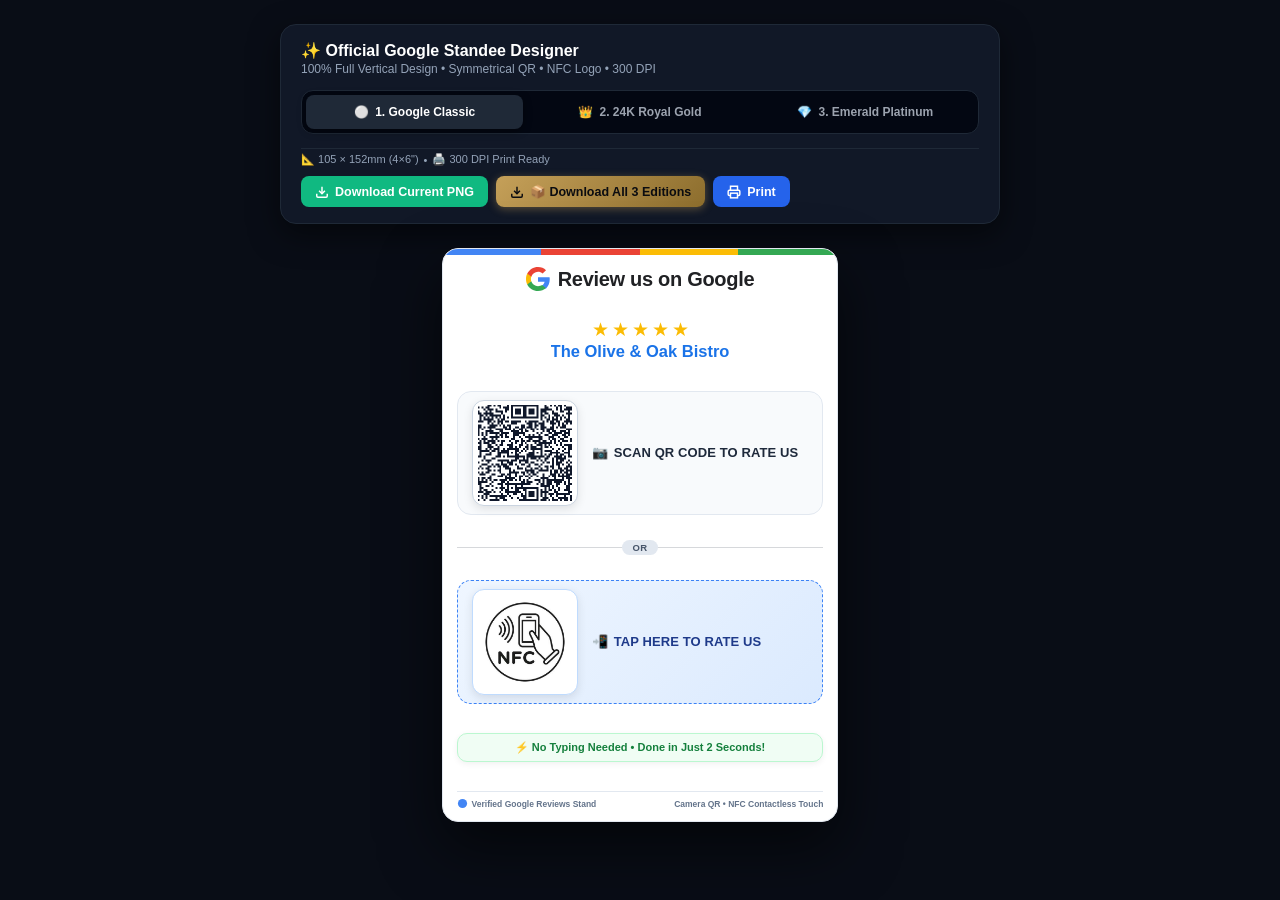
==== commit b0f1bd50: "Add files via upload" ====
--- a/standee.html
+++ b/standee.html
@@ -277,12 +277,28 @@
       justify-content: center;
       box-shadow: 0 3px 10px rgba(0,0,0,0.1);
       flex-shrink: 0;
-    }
-
-    #standeeQr canvas {
-      display: block;
+      overflow: hidden;
+      box-sizing: border-box;
+    }
+
+    #standeeQr {
+      width: 96px;
+      height: 96px;
+      display: flex;
+      align-items: center;
+      justify-content: center;
+      overflow: hidden;
+    }
+
+    #standeeQr canvas,
+    #standeeQr img {
+      display: block !important;
       width: 96px !important;
       height: 96px !important;
+      max-width: 96px !important;
+      max-height: 96px !important;
+      margin: 0 auto !important;
+      object-fit: contain !important;
     }
 
     .qr-text-col {
@@ -769,13 +785,13 @@
 
       const targetUrl = `${base}/index.html?${reviewParams.toString()}`;
 
-      // Render High-Density Crisp QR
+      // Render High-Density Crisp QR (192x192 for sharp 2x Retina inside 96px frame)
       const qrContainer = document.getElementById('standeeQr');
       qrContainer.innerHTML = '';
       const qr = new QRCode(qrContainer, {
         text: targetUrl,
-        width: 300,
-        height: 300,
+        width: 192,
+        height: 192,
         colorDark: "#0f172a",
         colorLight: "#ffffff",
         correctLevel: (typeof QRCode !== 'undefined' && QRCode.CorrectLevel && QRCode.CorrectLevel.M !== undefined) ? QRCode.CorrectLevel.M : 0
@@ -929,7 +945,7 @@
         ctx.fill();
         ctx.stroke();
 
-        const qrCanvas = qrContainer.querySelector('canvas');
+        const qrCanvas = qrContainer.querySelector('canvas') || qrContainer.querySelector('img');
         if (qrCanvas) {
           ctx.drawImage(qrCanvas, 125, 440, 390, 390);
         }
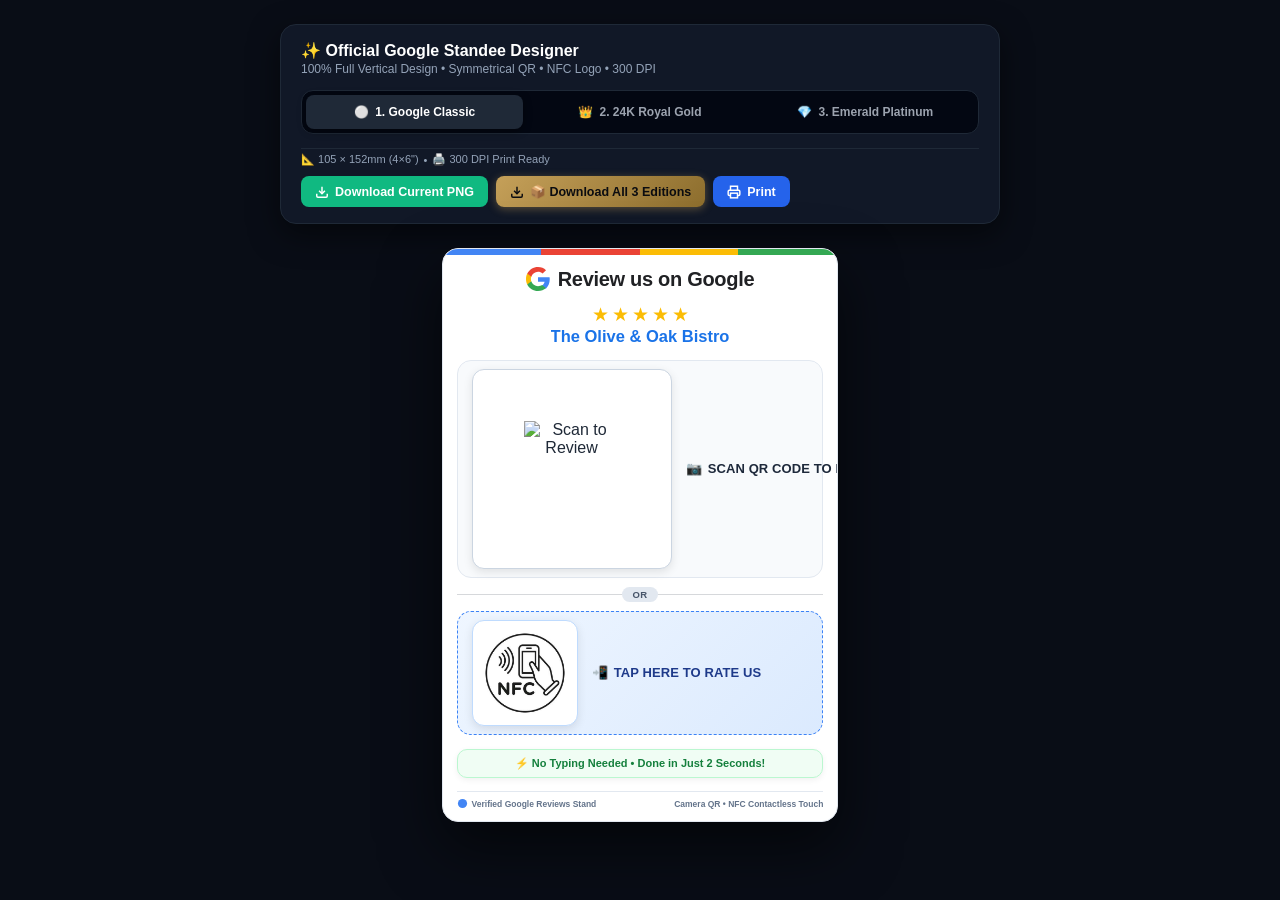
==== commit 543a0da7: "Add files via upload" ====
--- a/standee.html
+++ b/standee.html
@@ -265,10 +265,10 @@
       min-height: 122px;
     }
 
-    /* ENLARGED IDENTICAL SIZE FOR QR CODE: 106px x 106px (EXACT SAME POSITION AS NFC) */
+    /* ENLARGED QR FRAME: 200px x 200px for easy phone scanning */
     .qr-frame {
-      width: 106px;
-      height: 106px;
+      width: 200px;
+      height: 200px;
       background: #ffffff;
       padding: 5px;
       border-radius: 12px;
@@ -282,8 +282,8 @@
     }
 
     #standeeQr {
-      width: 96px;
-      height: 96px;
+      width: 190px;
+      height: 190px;
       display: flex;
       align-items: center;
       justify-content: center;
@@ -785,19 +785,17 @@
 
       const targetUrl = `${base}/index.html?${reviewParams.toString()}`;
 
-      // Render High-Density Crisp QR (192x192 for sharp 2x Retina inside 96px frame)
-      const qrContainer = document.getElementById('standeeQr');
-      qrContainer.innerHTML = '';
-      const qr = new QRCode(qrContainer, {
-        text: targetUrl,
-        width: 192,
-        height: 192,
-        colorDark: "#0f172a",
-        colorLight: "#ffffff",
-        correctLevel: (typeof QRCode !== 'undefined' && QRCode.CorrectLevel && QRCode.CorrectLevel.M !== undefined) ? QRCode.CorrectLevel.M : 0
-      });
-
-      // Preload user's NFC logo for 300 DPI Canvas downloads
+      // Render QR using GoQR API (free, reliable, guaranteed scannable)
+      const qrContainer = document.getElementById('standeeQr');
+      qrContainer.innerHTML = '';
+      const qrApiUrl = 'https://api.qrserver.com/v1/create-qr-code/?size=400x400&ecc=M&data=' + encodeURIComponent(targetUrl);
+      const qrImg = document.createElement('img');
+      qrImg.src = qrApiUrl;
+      qrImg.alt = 'Scan to Review';
+      qrImg.style.cssText = 'width:190px;height:190px;display:block;border:none;';
+      qrContainer.appendChild(qrImg);
+
+            // Preload user's NFC logo for 300 DPI Canvas downloads
       const nfcImg = new Image();
       nfcImg.src = "[data-uri]";
 
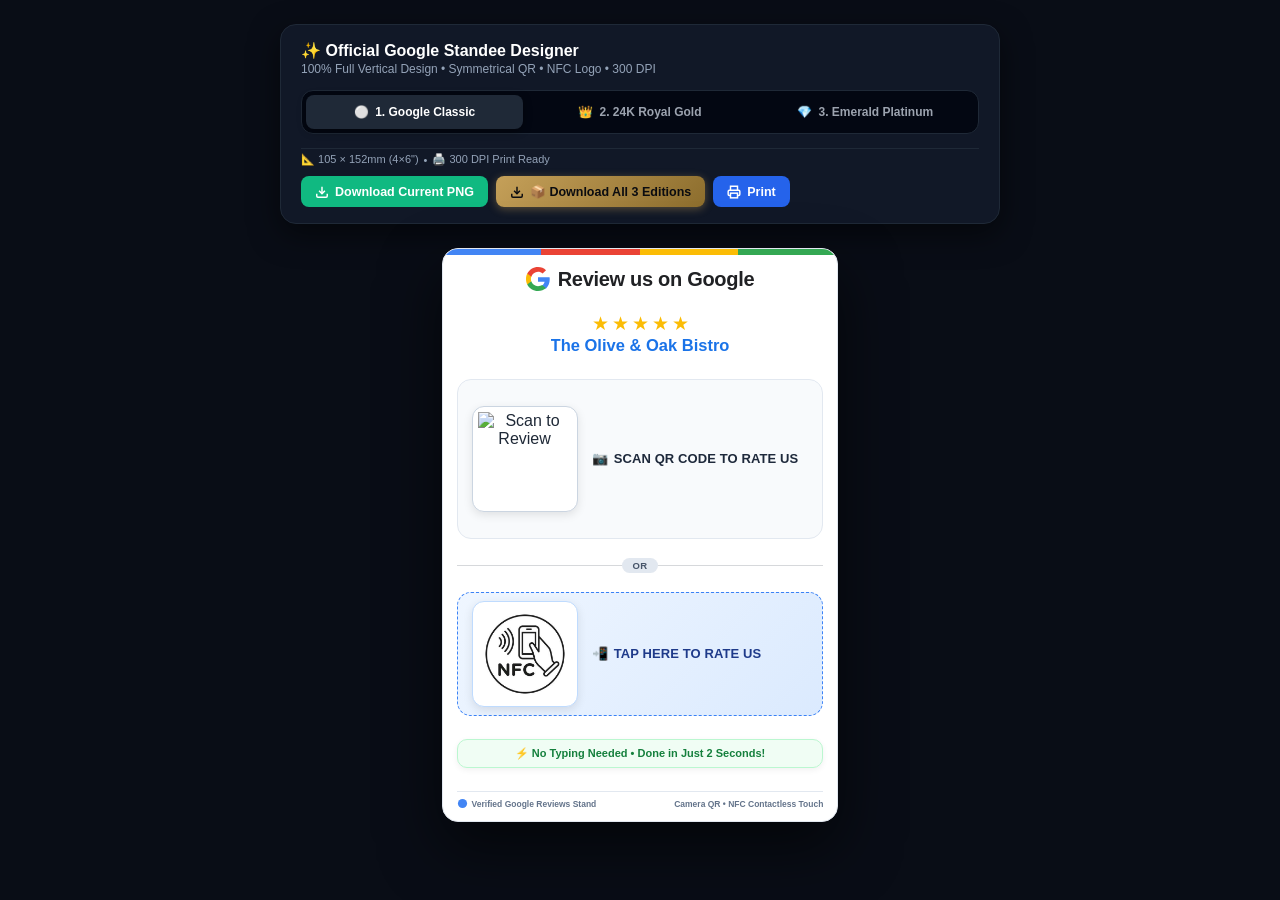
==== commit b94d7e41: "Add files via upload" ====
--- a/standee.html
+++ b/standee.html
@@ -259,16 +259,17 @@
       border-radius: 14px;
       padding: 8px 14px;
       display: flex;
-      align-items: center;
-      justify-content: flex-start; /* STRICT LEFT ALIGNMENT: Identical to NFC Box */
+      flex-direction: row;
+      align-items: center;
+      justify-content: flex-start;
       gap: 14px;
-      min-height: 122px;
-    }
-
-    /* ENLARGED QR FRAME: 200px x 200px for easy phone scanning */
+      min-height: 160px;
+    }
+
+    /* QR FRAME: matches ss1 layout - large enough to scan easily */
     .qr-frame {
-      width: 200px;
-      height: 200px;
+      width: 106px;
+      height: 106px;
       background: #ffffff;
       padding: 5px;
       border-radius: 12px;
@@ -282,24 +283,15 @@
     }
 
     #standeeQr {
-      width: 190px;
-      height: 190px;
+      width: 94px;
+      height: 94px;
       display: flex;
       align-items: center;
       justify-content: center;
       overflow: hidden;
     }
 
-    #standeeQr canvas,
-    #standeeQr img {
-      display: block !important;
-      width: 96px !important;
-      height: 96px !important;
-      max-width: 96px !important;
-      max-height: 96px !important;
-      margin: 0 auto !important;
-      object-fit: contain !important;
-    }
+    
 
     .qr-text-col {
       display: flex;
@@ -319,7 +311,6 @@
       display: flex;
       align-items: center;
       gap: 6px;
-      white-space: nowrap;
     }
 
     /* Divider Bar with "OR" */
@@ -792,7 +783,7 @@
       const qrImg = document.createElement('img');
       qrImg.src = qrApiUrl;
       qrImg.alt = 'Scan to Review';
-      qrImg.style.cssText = 'width:190px;height:190px;display:block;border:none;';
+      qrImg.style.cssText = 'width:94px;height:94px;display:block;border:none;';
       qrContainer.appendChild(qrImg);
 
             // Preload user's NFC logo for 300 DPI Canvas downloads
